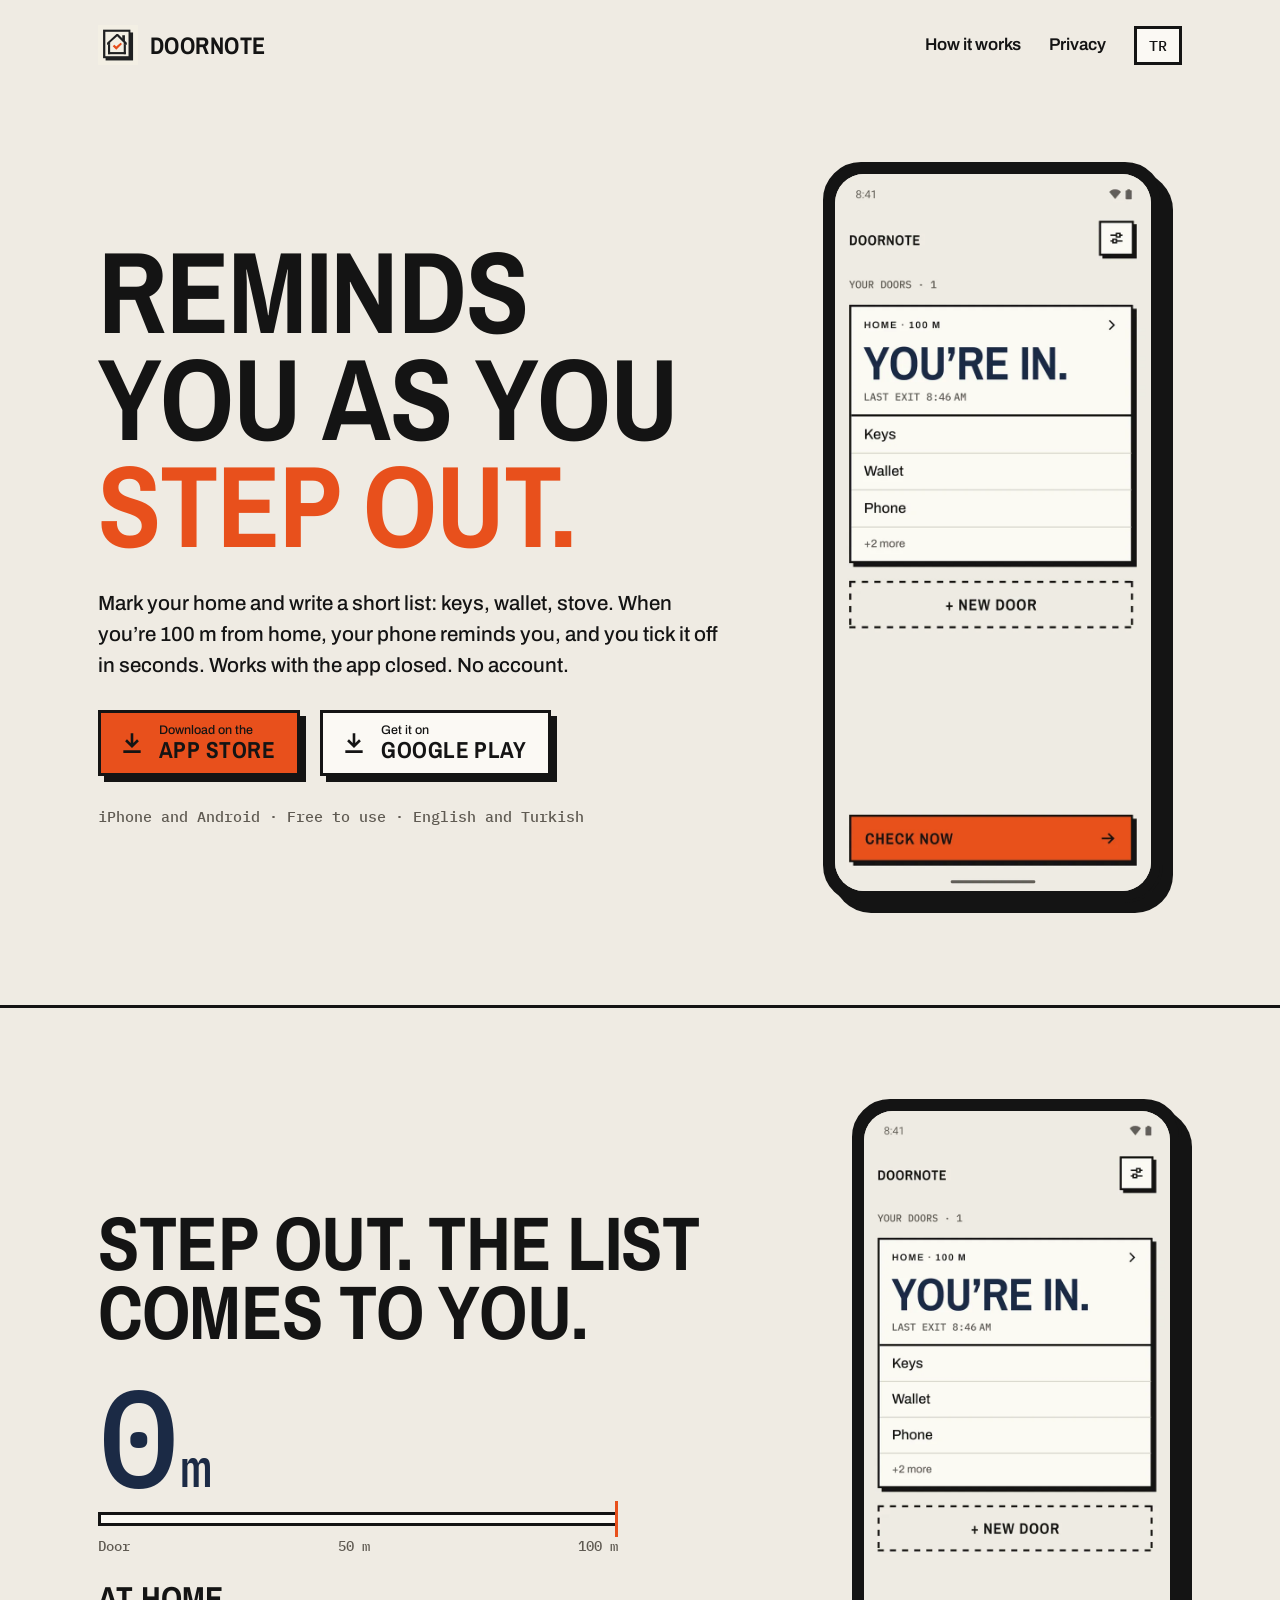
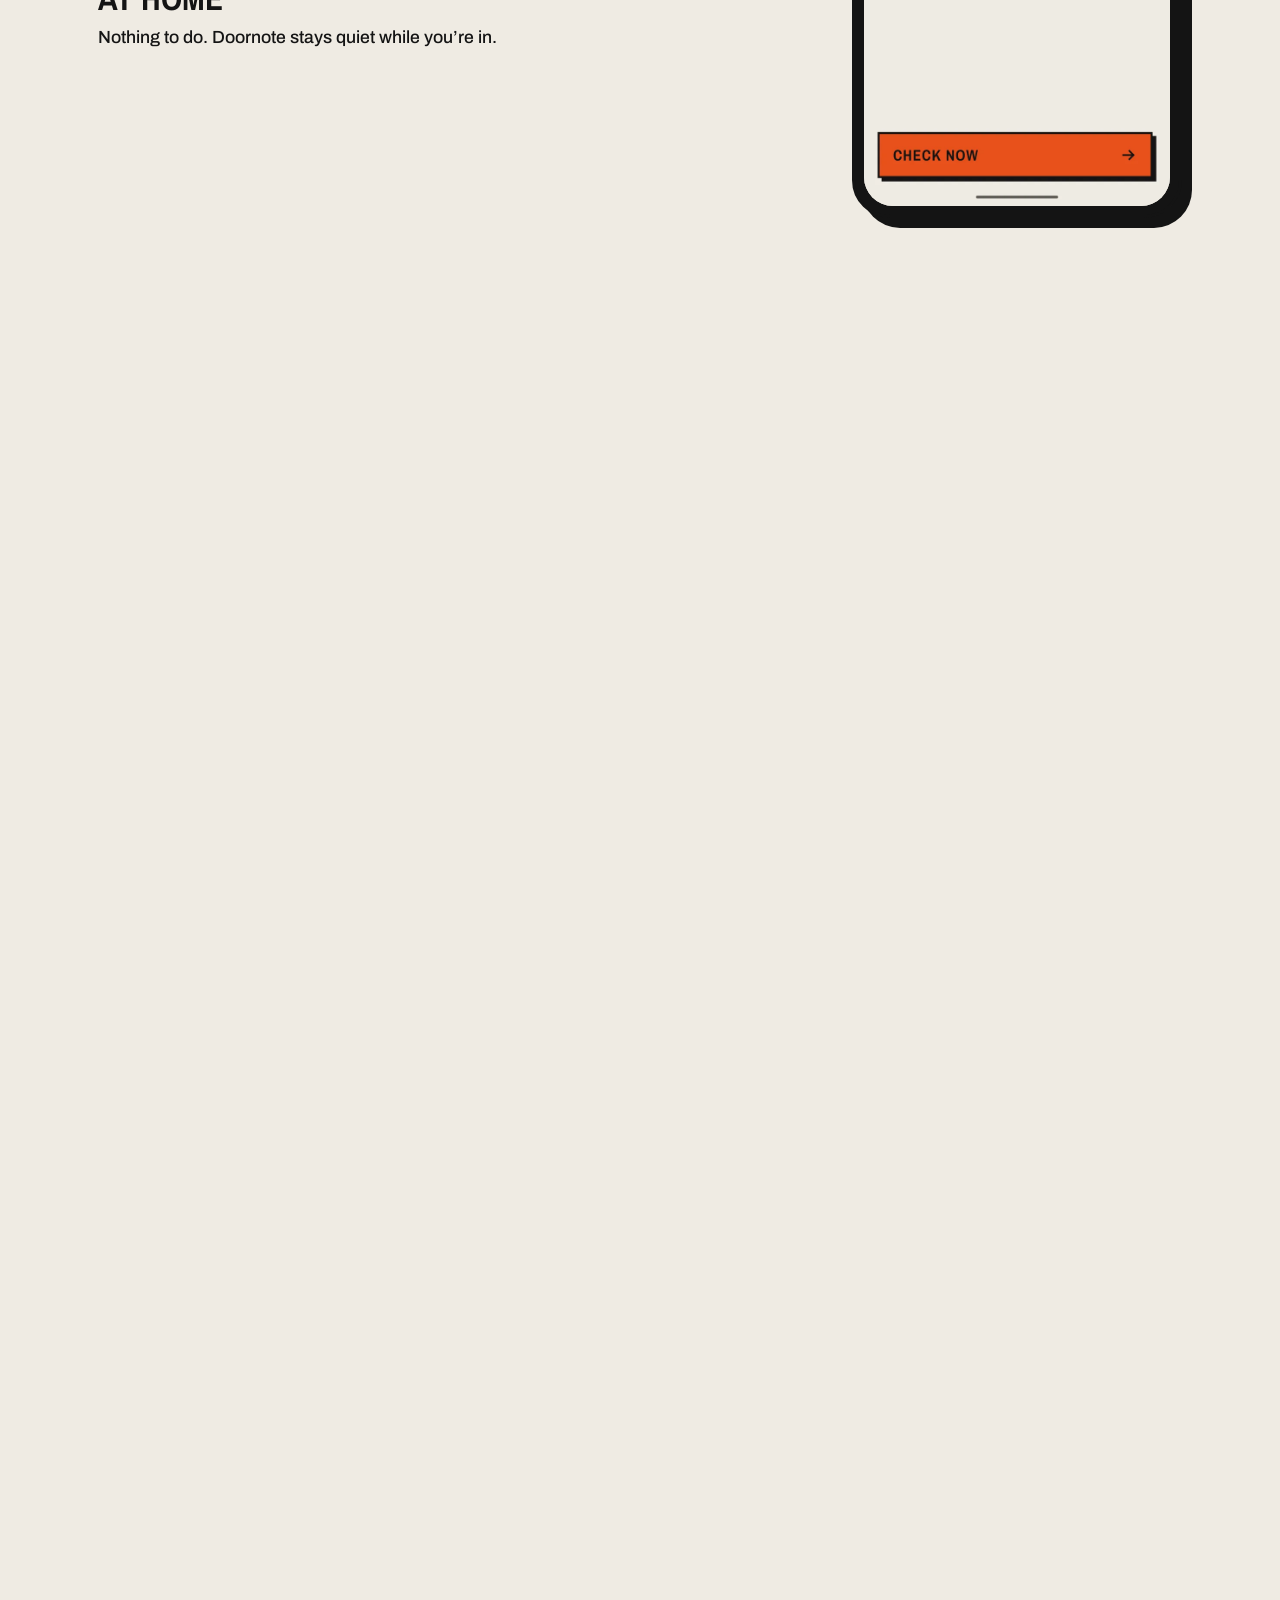
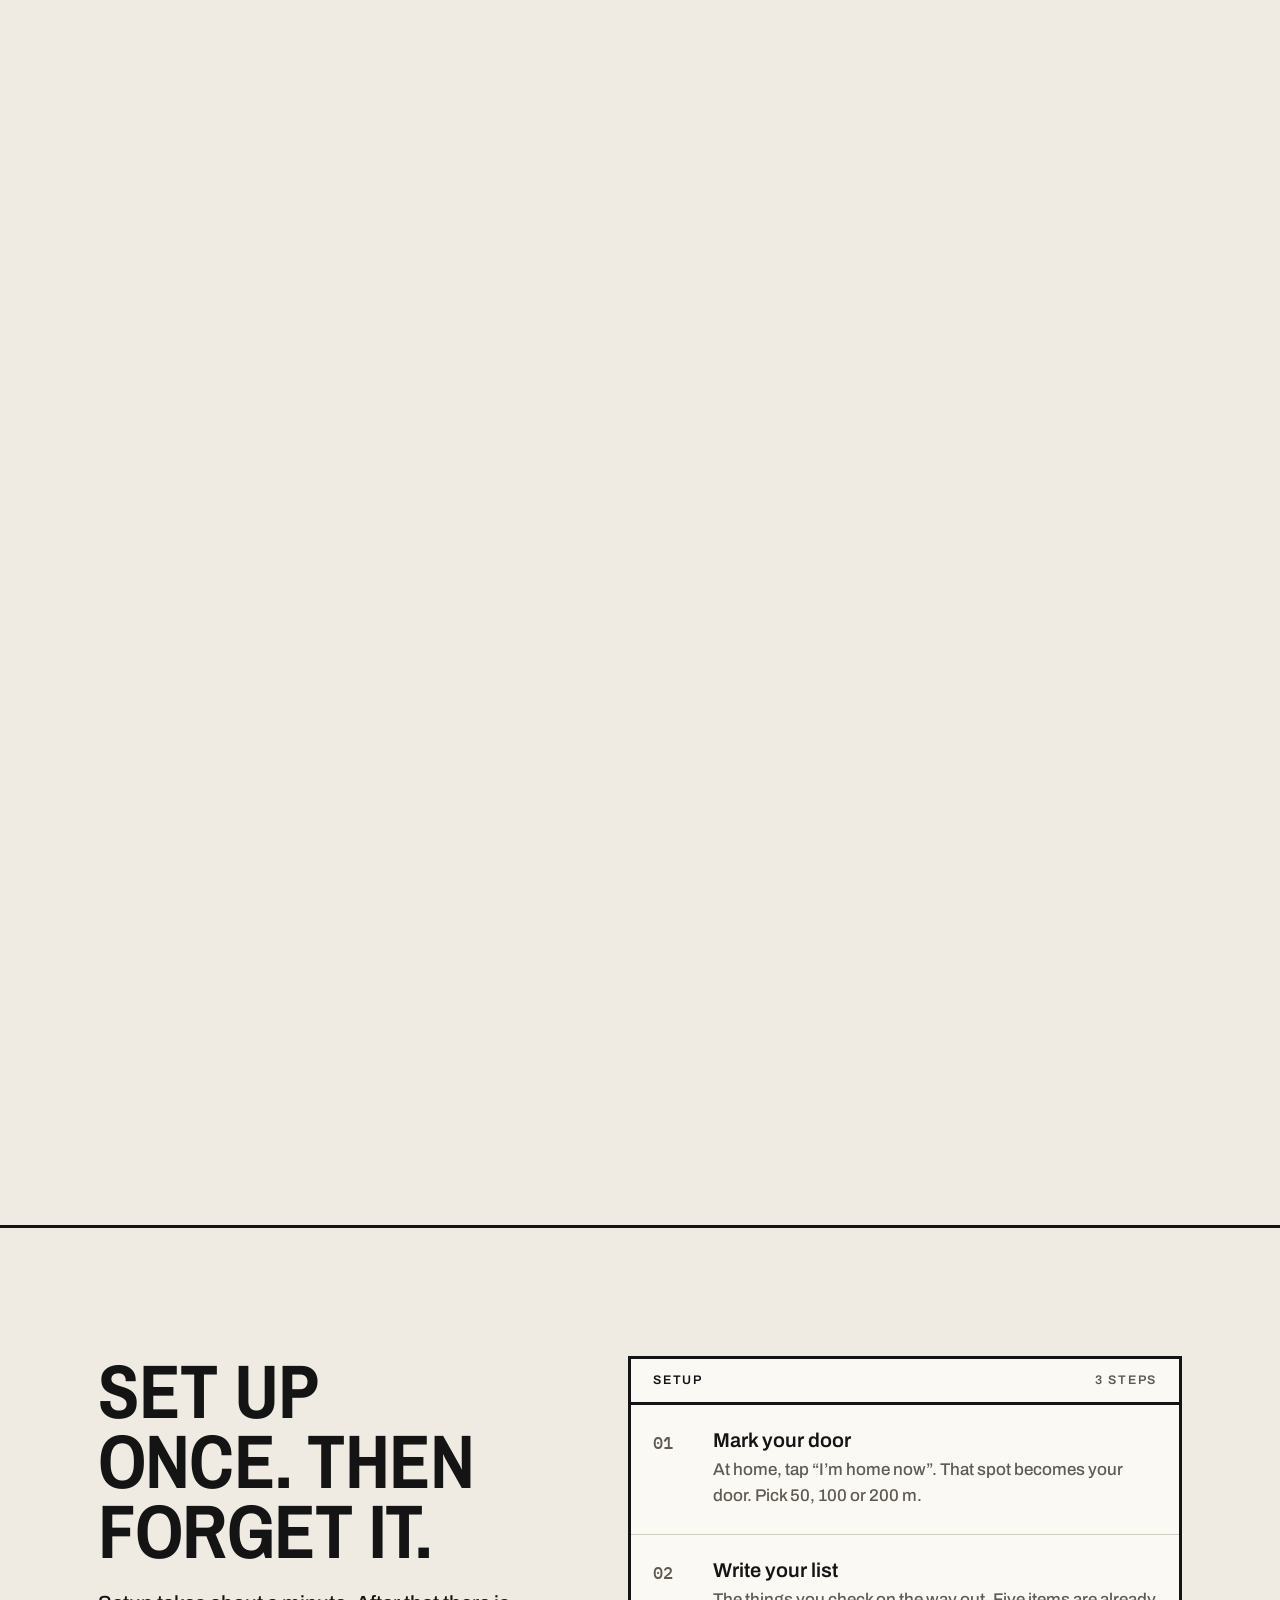
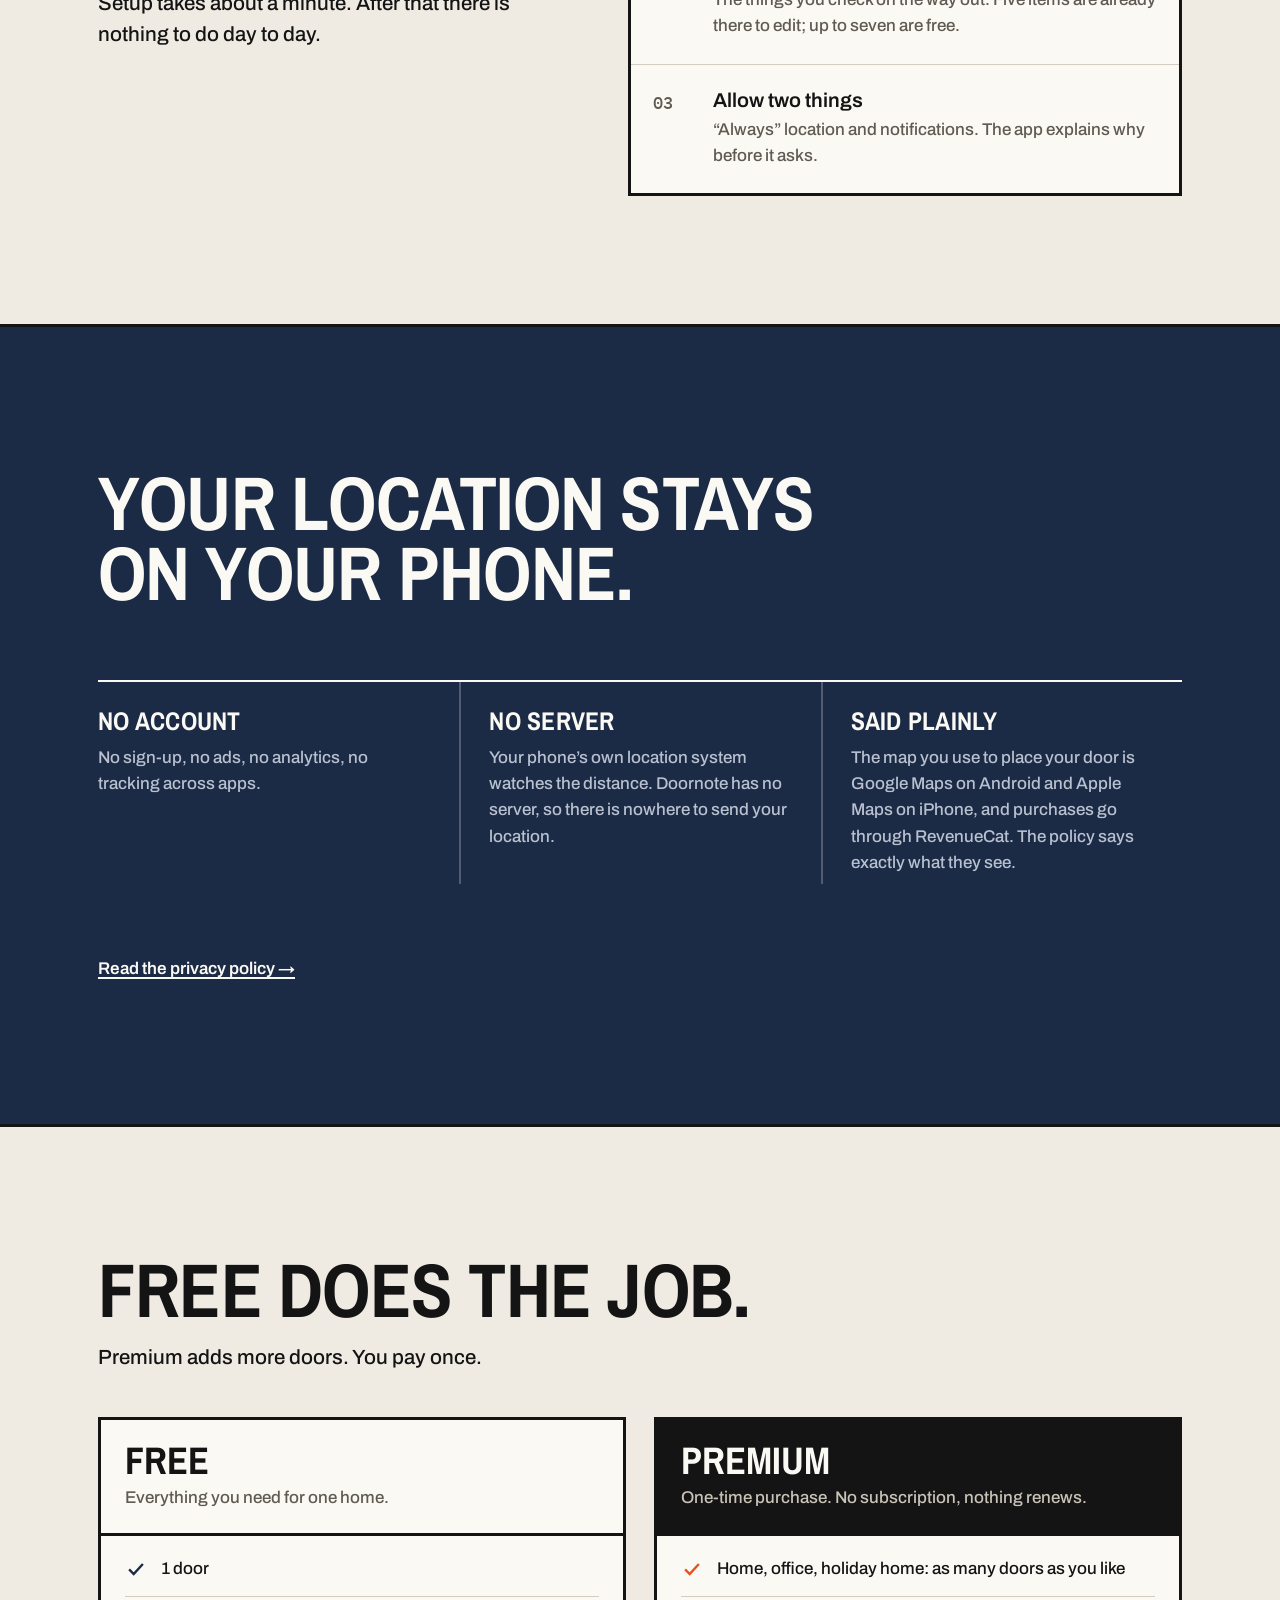
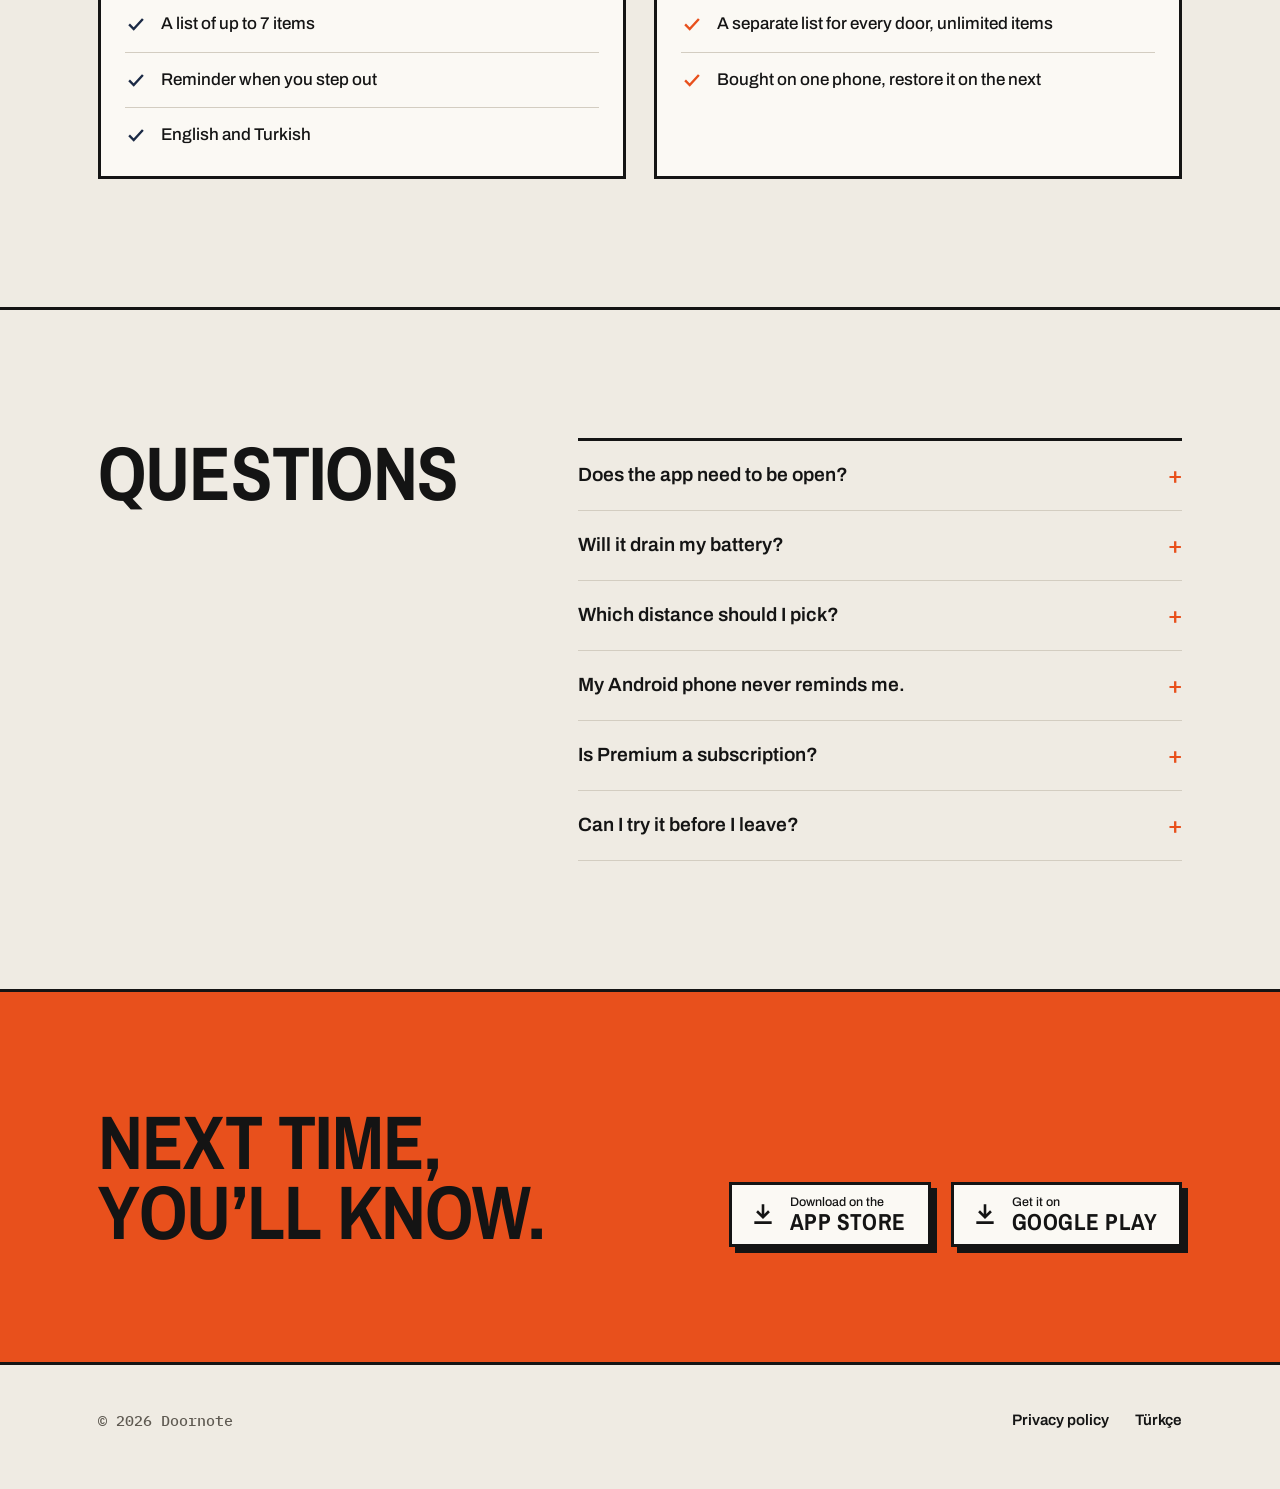
==== index.html @ 6b77297e "Doornote site: landing page and privacy policy (EN, TR) Built from website/ in the app repo with nod" ====
<!doctype html>
<html lang="en">
<head>
<meta charset="utf-8">
<meta name="viewport" content="width=device-width, initial-scale=1">
<title>Doornote: a checklist that reminds you as you step out</title>
<meta name="description" content="Mark your home, write a short list. When you’re 100 m away, your phone reminds you to check it. Works with the app closed. No account, no tracking.">
<meta name="theme-color" content="#efebe3">
<meta property="og:type" content="website">
<meta property="og:title" content="Doornote: a checklist that reminds you as you step out">
<meta property="og:description" content="Mark your home, write a short list. When you’re 100 m away, your phone reminds you to check it. Works with the app closed. No account, no tracking.">
<meta property="og:locale" content="en_US">
<link rel="canonical" href="https://alptugildiz.github.io/doornote-site/">
<link rel="alternate" hreflang="en" href="https://alptugildiz.github.io/doornote-site/">
<link rel="alternate" hreflang="tr" href="https://alptugildiz.github.io/doornote-site/tr/">
<link rel="alternate" hreflang="x-default" href="https://alptugildiz.github.io/doornote-site/">
<meta property="og:url" content="https://alptugildiz.github.io/doornote-site/">
<meta property="og:image" content="https://alptugildiz.github.io/doornote-site/assets/screens/en-home.webp">
<link rel="icon" href="favicon.png">
<link rel="preload" href="assets/fonts/ArchivoNarrow_700Bold.ttf" as="font" type="font/ttf" crossorigin>
<link rel="stylesheet" href="assets/site.css">
</head>
<body>
<script>
(function () {
  try {
    if (localStorage.getItem('doornote-lang')) return;
    var l = (navigator.languages && navigator.languages[0]) || navigator.language || '';
    if (/^tr\b/i.test(l) && !document.referrer.startsWith(location.origin)) location.replace('tr/');
  } catch (e) {}
})();
</script>
<a class="skip" href="#main">Skip to content</a>
<header class="top">
<div class="wrap">
<a class="brand" href="" aria-label="Doornote">
<img src="assets/logo.svg" alt="" width="40" height="40"><span>Doornote</span>
</a>
<nav aria-label="Main">
<a class="hide-sm" href="#how">How it works</a>
<a href="privacy/">Privacy</a>
<a class="lang" href="tr/" hreflang="tr" lang="tr" data-lang="tr" aria-label="Türkçe">TR</a>
</nav>
</div>
</header>
<main id="main">

<section class="hero">
<div class="wrap">
<div class="hero__copy">
<h1>Reminds you as you <em>step out.</em></h1>
<p class="lede">Mark your home and write a short list: keys, wallet, stove. When you’re 100 m from home, your phone reminds you, and you tick it off in seconds. Works with the app closed. No account.</p>
<div class="stores">
<a class="press press--accent" href="https://apps.apple.com/app/doornote/id0000000000" rel="noopener"><svg viewBox="0 0 24 24" fill="none" stroke="currentColor" stroke-width="2.4" aria-hidden="true"><path d="M12 3v12M6.5 9.5 12 15l5.5-5.5M4 20h16"/></svg><span><small>Download on the</small><strong>App Store</strong></span></a>
<a class="press" href="https://play.google.com/store/apps/details?id=com.alpldz.doornote" rel="noopener"><svg viewBox="0 0 24 24" fill="none" stroke="currentColor" stroke-width="2.4" aria-hidden="true"><path d="M12 3v12M6.5 9.5 12 15l5.5-5.5M4 20h16"/></svg><span><small>Get it on</small><strong>Google Play</strong></span></a>
</div>
<p class="hero__note">iPhone and Android · Free to use · English and Turkish</p>
</div>
<div class="hero__phone">
<div class="phone"><div class="phone__screen"><img src="assets/screens/en-home.webp" alt="Doornote home screen: “Home · 100 m”, “You’re in.”, and the list Keys, Wallet, Phone and 2 more." width="720" height="1600" fetchpriority="high"></div></div>
</div>
</div>
</section>

<section class="walk" id="how" data-step="0" aria-labelledby="walk-title">
<div class="walk__stage">
<div class="wrap walk__grid">
<div class="walk__copy">
<h2 id="walk-title">Step out. The list comes to you.</h2>
<div class="meter" aria-hidden="true">
<div class="meter__read" data-read>0<span>m</span></div>
<div class="rail"><div class="rail__fill"></div><div class="rail__door"></div></div>
<div class="rail__ticks"><span>Door</span><span>50 m</span><span>100 m</span></div>
</div>
<ol class="steps" role="list">
<li class="step" data-n="0"><h3>At home</h3><p>Nothing to do. Doornote stays quiet while you’re in.</p></li>
<li class="step" data-n="1"><h3>100 m out</h3><p>Your phone notices you left and the reminder arrives, even with the app closed.</p></li>
<li class="step" data-n="2"><h3>Tick it off</h3><p>Tap the reminder and check each item. Big boxes, one hand.</p></li>
<li class="step" data-n="3"><h3>Done</h3><p>Stamped with the time, so later you know you checked.</p></li>
</ol>
</div>
<div class="phone">
<div class="phone__screen">
<div class="notif" aria-hidden="true">
<span class="notif__icon"><svg viewBox="160 140 160 165" aria-hidden="true"><g fill="#fbf9f4"><polygon points="277,155 297,155 297,206 277,187"/><polygon points="163,226 163,211 234,145 245,145 311,211 311,226 288,226 288,210.5 239,162.5 186.3,210 186,226"/><rect x="170" y="224" width="16" height="73"/><rect x="288" y="224" width="16" height="73"/><rect x="170" y="281" width="134" height="16"/><polygon points="217.5,225.5 232,240 264.5,210.5 275,221 232,264 205.5,237.5"/></g></svg></span>
<span class="notif__app">Doornote · now</span>
<span class="notif__title">You left Home</span>
<span class="notif__body">Keys, Wallet, Phone and 2 more. Tap to check.</span>
</div>
<img data-screen="home" src="assets/screens/en-home.webp" alt="Doornote home screen showing you’re at home." width="720" height="1600" loading="lazy">
<img data-screen="check" src="assets/screens/en-check.webp" alt="The check screen: Keys, Wallet and Phone ticked, 3 of 5." width="720" height="1600" loading="lazy">
<img data-screen="done" src="assets/screens/en-done.webp" alt="The done screen: “Done. All 5 items checked.” with a CHECKED stamp and the time." width="720" height="1600" loading="lazy">
</div>
</div>
</div>
</div>
</section>

<section class="section setup" aria-labelledby="setup-title">
<div class="wrap">
<div class="setup__intro">
<h2 id="setup-title">Set up once. Then forget it.</h2>
<p class="lede">Setup takes about a minute. After that there is nothing to do day to day.</p>
</div>
<div class="card">
<div class="card__band"><span class="label">Setup</span><span class="label muted">3 steps</span></div>
<div class="card__line"><span class="mono">01</span><div><h3>Mark your door</h3><p>At home, tap “I’m home now”. That spot becomes your door. Pick 50, 100 or 200 m.</p></div></div>
<div class="card__line"><span class="mono">02</span><div><h3>Write your list</h3><p>The things you check on the way out. Five items are already there to edit; up to seven are free.</p></div></div>
<div class="card__line"><span class="mono">03</span><div><h3>Allow two things</h3><p>“Always” location and notifications. The app explains why before it asks.</p></div></div>
</div>
</div>
</section>

<section class="promise" aria-labelledby="promise-title">
<div class="wrap">
<h2 id="promise-title">Your location stays on your phone.</h2>
<div class="promise__list">
<div class="promise__item"><h3>No account</h3><p>No sign-up, no ads, no analytics, no tracking across apps.</p></div>
<div class="promise__item"><h3>No server</h3><p>Your phone’s own location system watches the distance. Doornote has no server, so there is nowhere to send your location.</p></div>
<div class="promise__item"><h3>Said plainly</h3><p>The map you use to place your door is Google Maps on Android and Apple Maps on iPhone, and purchases go through RevenueCat. The policy says exactly what they see.</p></div>
</div>
<a class="more" href="privacy/">Read the privacy policy →</a>
</div>
</section>

<section class="section plans" aria-labelledby="plans-title">
<div class="wrap">
<div><h2 id="plans-title">Free does the job.</h2><p class="lede" style="margin-top:18px">Premium adds more doors. You pay once.</p></div>
<div class="plans__grid">
<div class="card plan plan--free">
<div class="plan__head"><span class="plan__name">Free</span><span class="muted">Everything you need for one home.</span></div>
<ul><li><svg viewBox="0 0 24 24" fill="none" stroke="#1b2a45" stroke-width="2.6" aria-hidden="true"><path d="m4.5 12.5 5 5 10-11"/></svg><span>1 door</span></li><li><svg viewBox="0 0 24 24" fill="none" stroke="#1b2a45" stroke-width="2.6" aria-hidden="true"><path d="m4.5 12.5 5 5 10-11"/></svg><span>A list of up to 7 items</span></li><li><svg viewBox="0 0 24 24" fill="none" stroke="#1b2a45" stroke-width="2.6" aria-hidden="true"><path d="m4.5 12.5 5 5 10-11"/></svg><span>Reminder when you step out</span></li><li><svg viewBox="0 0 24 24" fill="none" stroke="#1b2a45" stroke-width="2.6" aria-hidden="true"><path d="m4.5 12.5 5 5 10-11"/></svg><span>English and Turkish</span></li></ul>
</div>
<div class="card plan plan--premium">
<div class="plan__head"><span class="plan__name">Premium</span><span class="muted">One-time purchase. No subscription, nothing renews.</span></div>
<ul><li><svg viewBox="0 0 24 24" fill="none" stroke="#e8501c" stroke-width="2.6" aria-hidden="true"><path d="m4.5 12.5 5 5 10-11"/></svg><span>Home, office, holiday home: as many doors as you like</span></li><li><svg viewBox="0 0 24 24" fill="none" stroke="#e8501c" stroke-width="2.6" aria-hidden="true"><path d="m4.5 12.5 5 5 10-11"/></svg><span>A separate list for every door, unlimited items</span></li><li><svg viewBox="0 0 24 24" fill="none" stroke="#e8501c" stroke-width="2.6" aria-hidden="true"><path d="m4.5 12.5 5 5 10-11"/></svg><span>Bought on one phone, restore it on the next</span></li></ul>
</div>
</div>
</div>
</section>

<section class="section faq" aria-labelledby="faq-title">
<div class="wrap">
<h2 id="faq-title">Questions</h2>
<div>
<details><summary>Does the app need to be open?</summary><p>No. Close it and lock your phone; the reminder still comes. That is why it asks for “Always” location.</p></details>
<details><summary>Will it drain my battery?</summary><p>Not noticeably. The phone itself watches your location, and Doornote only wakes for a few seconds when you leave.</p></details>
<details><summary>Which distance should I pick?</summary><p>100 m works best for most homes. 50 m reminds you sooner, but if your phone’s location drifts it can go off while you’re still inside.</p></details>
<details><summary>My Android phone never reminds me.</summary><p>Some brands put apps to sleep to save battery. Doornote asks once to be left awake and shows the extra setting for phones like Xiaomi and Samsung. Settings › Diagnostics shows what is missing.</p></details>
<details><summary>Is Premium a subscription?</summary><p>No. It is a single purchase. On a new phone, use Restore purchases in Settings.</p></details>
<details><summary>Can I try it before I leave?</summary><p>Yes. Settings › Send a test reminder shows the notification exactly as it will arrive.</p></details>
</div>
</div>
</section>

<section class="get" aria-labelledby="get-title">
<div class="wrap">
<h2 id="get-title">Next time, you’ll know.</h2>
<div class="stores">
<a class="press" href="https://apps.apple.com/app/doornote/id0000000000" rel="noopener"><svg viewBox="0 0 24 24" fill="none" stroke="currentColor" stroke-width="2.4" aria-hidden="true"><path d="M12 3v12M6.5 9.5 12 15l5.5-5.5M4 20h16"/></svg><span><small>Download on the</small><strong>App Store</strong></span></a>
<a class="press" href="https://play.google.com/store/apps/details?id=com.alpldz.doornote" rel="noopener"><svg viewBox="0 0 24 24" fill="none" stroke="currentColor" stroke-width="2.4" aria-hidden="true"><path d="M12 3v12M6.5 9.5 12 15l5.5-5.5M4 20h16"/></svg><span><small>Get it on</small><strong>Google Play</strong></span></a>
</div>
</div>
</section>

</main>
<footer class="foot">
<div class="wrap">
<span class="mono muted">© 2026 Doornote</span>
<nav aria-label="Footer">
<a href="privacy/">Privacy policy</a>

<a href="tr/" lang="tr" data-lang="tr">Türkçe</a>
</nav>
</div>
</footer>
<script src="assets/site.js" defer></script>
</body>
</html>
---- assets/site.css ----
/* Doornote site. Same world as the app: warm paper, ink frames, a hard ink block only under
   things you can press, orange = do / done, navy = state. */

@font-face { font-family: 'Archivo Narrow'; src: url('fonts/ArchivoNarrow_700Bold.ttf') format('truetype'); font-weight: 700; font-display: swap; }
@font-face { font-family: 'Archivo'; src: url('fonts/Archivo_500Medium.ttf') format('truetype'); font-weight: 500; font-display: swap; }
@font-face { font-family: 'Archivo'; src: url('fonts/Archivo_600SemiBold.ttf') format('truetype'); font-weight: 600; font-display: swap; }
@font-face { font-family: 'Plex Mono'; src: url('fonts/IBMPlexMono_500Medium.ttf') format('truetype'); font-weight: 500; font-display: swap; }

:root {
  --ground: #efebe3;
  --card: #fbf9f4;
  --ink: #141414;
  --ink-muted: #5f5a52;
  --rule: #d3cdc1;
  --accent: #e8501c;
  --navy: #1b2a45;
  --on-navy: #fbf9f4;
  --on-navy-muted: #b9c1d0;
  --frame: 3px;
  --block: 6px;
  --gutter: clamp(16px, 4vw, 48px);
  --max: 1180px;
  --display: 'Archivo Narrow', 'Arial Narrow', sans-serif;
  --body: 'Archivo', system-ui, sans-serif;
  --mono: 'Plex Mono', ui-monospace, monospace;
  --ease: cubic-bezier(0.16, 1, 0.3, 1);
  color-scheme: light;
}

*, *::before, *::after { box-sizing: border-box; }
html { -webkit-text-size-adjust: 100%; scroll-padding-top: 24px; }
body {
  margin: 0;
  background: var(--ground);
  color: var(--ink);
  font: 500 1.0625rem/1.55 var(--body);
  font-feature-settings: 'kern';
  -webkit-font-smoothing: antialiased;
  overflow-x: clip;
}
img { display: block; max-width: 100%; height: auto; }
a { color: inherit; text-underline-offset: 0.18em; text-decoration-thickness: 2px; }
::selection { background: var(--accent); color: var(--ink); }
:focus-visible { outline: 3px solid var(--accent); outline-offset: 3px; }
html { scrollbar-color: var(--ink) var(--ground); }

.wrap { width: 100%; max-width: var(--max); margin: 0 auto; padding: 0 var(--gutter); }
.skip { position: absolute; left: -9999px; }
.skip:focus { left: 16px; top: 16px; z-index: 10; background: var(--card); border: var(--frame) solid var(--ink); padding: 8px 12px; }

/* Type ----------------------------------------------------------------------------------- */
.display, h1, h2 {
  font-family: var(--display);
  font-weight: 700;
  text-transform: uppercase;
  letter-spacing: -0.01em;
  line-height: 0.92;
  margin: 0;
  text-wrap: balance;
}
h1 { font-size: clamp(3.4rem, 9.5vw, 7.25rem); }
h2 { font-size: clamp(2.5rem, 6vw, 4.75rem); }
h3 { font: 600 1.25rem/1.3 var(--body); margin: 0; }
p { margin: 0; }
.lede { font-size: clamp(1.125rem, 1.6vw, 1.3rem); line-height: 1.5; max-width: 34em; }
.mono { font-family: var(--mono); }
.label {
  font: 600 0.78rem/1.2 var(--body);
  letter-spacing: 0.14em;
  text-transform: uppercase;
}
.muted { color: var(--ink-muted); }

/* Header --------------------------------------------------------------------------------- */
.top { padding: 22px 0; }
.top .wrap { display: flex; align-items: center; justify-content: space-between; gap: 16px; }
.brand { display: flex; align-items: center; gap: 12px; text-decoration: none; }
.brand img { width: 40px; height: 40px; }
.brand span { font: 700 1.5rem/1 var(--display); letter-spacing: 0.02em; text-transform: uppercase; }
.top nav { display: flex; align-items: center; gap: clamp(12px, 3vw, 28px); font-weight: 600; }
.top nav a { text-decoration: none; padding: 10px 0; }
.top nav a:hover { text-decoration: underline; }
.lang {
  font: 500 0.95rem/1 var(--mono);
  border: var(--frame) solid var(--ink);
  background: var(--card);
  padding: 9px 12px !important;
  text-decoration: none !important;
}
.lang:hover { background: var(--ink); color: var(--card); }

/* Pressables: the ink block underneath says "press me" ------------------------------------ */
.press {
  position: relative;
  display: inline-flex;
  align-items: center;
  gap: 14px;
  min-height: 64px;
  padding: 10px 22px 10px 18px;
  border: var(--frame) solid var(--ink);
  background: var(--card);
  color: var(--ink);
  text-decoration: none;
  box-shadow: var(--block) var(--block) 0 var(--ink);
  transition: transform 0.12s var(--ease), box-shadow 0.12s var(--ease), background-color 0.2s;
}
.press:hover { background: #fff; }
.press:active { transform: translate(var(--block), var(--block)); box-shadow: 0 0 0 var(--ink); }
.press--accent { background: var(--accent); }
.press--accent:hover { background: #f05d2a; }
.press svg { width: 26px; height: 26px; flex: none; }
.press small { display: block; font: 500 0.78rem/1.2 var(--body); }
.press strong { display: block; font: 700 1.45rem/1.05 var(--display); text-transform: uppercase; letter-spacing: 0.02em; }

.stores { display: flex; flex-wrap: wrap; gap: 18px 20px; }

/* Phone ---------------------------------------------------------------------------------- */
.phone {
  position: relative;
  width: min(100%, 340px);
  aspect-ratio: 9 / 19.6;
  border: var(--frame) solid var(--ink);
  border-radius: 38px;
  background: var(--ink);
  padding: 9px;
  box-shadow: 10px 10px 0 var(--ink);
}
.phone__screen {
  position: relative;
  height: 100%;
  border-radius: 29px;
  overflow: hidden;
  background: var(--ground);
}
.phone__screen img {
  position: absolute;
  inset: 0;
  width: 100%;
  height: 100%;
  object-fit: cover;
  object-position: top;
}

/* Hero ----------------------------------------------------------------------------------- */
.hero { padding: clamp(28px, 6vw, 72px) 0 clamp(56px, 8vw, 104px); }
.hero .wrap { display: grid; grid-template-columns: minmax(0, 1.25fr) minmax(0, 0.75fr); gap: clamp(32px, 6vw, 88px); align-items: center; }
.hero__copy { display: grid; gap: 30px; }
.hero__note { font: 500 0.95rem/1.4 var(--mono); color: var(--ink-muted); }
.hero__phone { width: 100%; display: flex; justify-content: center; }
.hero h1 em { font-style: normal; color: var(--accent); }

/* Walk (scroll story) -------------------------------------------------------------------- */
.walk { position: relative; height: 380vh; border-top: var(--frame) solid var(--ink); }
.walk__stage {
  position: sticky;
  top: 0;
  height: 100vh;
  height: 100svh;
  display: grid;
  align-items: center;
  overflow: hidden;
}
.walk__grid {
  display: grid;
  grid-template-columns: minmax(0, 1fr) auto;
  gap: clamp(28px, 6vw, 96px);
  align-items: center;
}
.walk__copy { display: grid; gap: 28px; align-content: center; }
.meter { display: grid; gap: 14px; max-width: 520px; }
.meter__read { font: 500 clamp(4rem, 11vw, 8.5rem)/0.9 var(--mono); letter-spacing: -0.04em; font-variant-numeric: tabular-nums; color: var(--navy); }
.meter__read span { font-size: 0.4em; letter-spacing: 0; margin-left: 0.1em; }
.rail { position: relative; height: 14px; border: var(--frame) solid var(--ink); background: var(--card); }
.rail__fill { position: absolute; inset: 0 auto 0 0; width: 0%; background: var(--navy); }
.rail__door { position: absolute; right: -3px; top: -14px; bottom: -14px; width: 3px; background: var(--accent); }
.rail__ticks { display: flex; justify-content: space-between; font: 500 0.85rem/1 var(--mono); color: var(--ink-muted); }
.steps { position: relative; min-height: 7.5em; max-width: 30em; list-style: none; margin: 0; padding: 0; }
.step {
  position: absolute;
  inset: 0 auto auto 0;
  opacity: 0;
  transform: translateY(14px);
  transition: opacity 0.45s var(--ease), transform 0.45s var(--ease);
}
.step h3 { font: 700 clamp(1.6rem, 2.6vw, 2.1rem)/1.05 var(--display); text-transform: uppercase; margin-bottom: 8px; }
.step p { font-size: 1.1rem; }
.walk[data-step='0'] .step[data-n='0'],
.walk[data-step='1'] .step[data-n='1'],
.walk[data-step='2'] .step[data-n='2'],
.walk[data-step='3'] .step[data-n='3'] { opacity: 1; transform: none; }

.walk .phone { width: min(78vw, 330px); }
.walk .phone__screen img { opacity: 0; transition: opacity 0.4s var(--ease); }
.walk[data-step='0'] [data-screen='home'],
.walk[data-step='1'] [data-screen='home'],
.walk[data-step='2'] [data-screen='check'],
.walk[data-step='3'] [data-screen='done'] { opacity: 1; }

.notif {
  position: absolute;
  left: 10px;
  right: 10px;
  top: 34px;
  z-index: 2;
  display: grid;
  grid-template-columns: 34px 1fr;
  gap: 4px 10px;
  padding: 12px 14px 14px;
  background: #e9e7ee;
  border-radius: 22px;
  font-family: Roboto, system-ui, sans-serif;
  color: #1b1b1f;
  box-shadow: 0 10px 30px rgb(20 20 20 / 0.28);
  transform: translateY(-140%);
  opacity: 0;
  transition: transform 0.6s var(--ease), opacity 0.3s;
}
.walk[data-step='1'] .notif { transform: none; opacity: 1; }
.notif__icon { grid-row: span 3; width: 34px; height: 34px; border-radius: 50%; background: var(--accent); display: grid; place-items: center; }
.notif__icon svg { width: 20px; height: 20px; }
.notif__app { font-size: 0.75rem; color: #5b5a63; }
.notif__title { font-size: 0.98rem; font-weight: 600; line-height: 1.2; }
.notif__body { font-size: 0.86rem; line-height: 1.3; color: #46454d; }

/* Setup ---------------------------------------------------------------------------------- */
.section { padding: clamp(72px, 10vw, 136px) 0; border-top: var(--frame) solid var(--ink); }
.setup .wrap { display: grid; grid-template-columns: minmax(0, 0.9fr) minmax(0, 1.1fr); gap: clamp(32px, 6vw, 88px); align-items: start; }
.setup__intro { display: grid; gap: 22px; position: sticky; top: 40px; }
.card { border: var(--frame) solid var(--ink); background: var(--card); }
.card__band { padding: 14px 22px; border-bottom: var(--frame) solid var(--ink); display: flex; justify-content: space-between; gap: 12px; }
.card__line { display: grid; grid-template-columns: 3.2em 1fr; gap: 6px; padding: 22px 22px 24px; border-bottom: 1px solid var(--rule); }
.card__line:last-child { border-bottom: 0; }
.card__line .mono { color: var(--ink-muted); padding-top: 3px; }
.card__line h3 { margin-bottom: 4px; }
.card__line p { color: var(--ink-muted); }

/* Promise (navy drench) ------------------------------------------------------------------ */
.promise { background: var(--navy); color: var(--on-navy); border-top: var(--frame) solid var(--ink); padding: clamp(80px, 11vw, 150px) 0; }
.promise .wrap { display: grid; gap: clamp(40px, 6vw, 72px); }
.promise h2 { max-width: 11em; }
.promise__list { display: grid; grid-template-columns: repeat(3, minmax(0, 1fr)); border-top: 2px solid var(--on-navy); }
.promise__item { padding: 26px 28px 8px 0; display: grid; gap: 10px; align-content: start; }
.promise__item + .promise__item { padding-left: 28px; border-left: 2px solid rgb(251 249 244 / 0.25); }
.promise__item h3 { font: 700 1.6rem/1.05 var(--display); text-transform: uppercase; letter-spacing: 0.01em; }
.promise__item p { color: var(--on-navy-muted); }
.promise a.more { justify-self: start; font-weight: 600; color: var(--on-navy); }
.promise a.more:hover { color: #fff; }

/* Plans ---------------------------------------------------------------------------------- */
.plans .wrap { display: grid; gap: 44px; }
.plans__grid { display: grid; grid-template-columns: repeat(2, minmax(0, 1fr)); gap: 28px; align-items: stretch; }
.plan { display: grid; grid-template-rows: auto 1fr; }
.plan__head { padding: 22px 24px; border-bottom: var(--frame) solid var(--ink); display: grid; gap: 6px; }
.plan__name { font: 700 2.4rem/0.95 var(--display); text-transform: uppercase; }
.plan--premium .plan__head { background: var(--ink); color: var(--card); }
.plan--premium .plan__head .muted { color: #c9c3b8; }
.plan ul { list-style: none; margin: 0; padding: 6px 24px 14px; }
.plan li { display: grid; grid-template-columns: 26px 1fr; gap: 10px; padding: 14px 0; border-bottom: 1px solid var(--rule); }
.plan li:last-child { border-bottom: 0; }
.plan li svg { width: 22px; height: 22px; margin-top: 2px; }

/* FAQ ------------------------------------------------------------------------------------ */
.faq .wrap { display: grid; grid-template-columns: minmax(0, 0.8fr) minmax(0, 1.2fr); gap: clamp(32px, 6vw, 88px); align-items: start; }
.faq details { border-bottom: 1px solid var(--rule); }
.faq details:first-child { border-top: var(--frame) solid var(--ink); }
.faq summary {
  list-style: none;
  cursor: pointer;
  display: flex;
  justify-content: space-between;
  gap: 18px;
  padding: 22px 0;
  font: 600 1.2rem/1.3 var(--body);
}
.faq summary::-webkit-details-marker { display: none; }
.faq summary::after { content: '+'; font: 500 1.5rem/1 var(--mono); color: var(--accent); transition: transform 0.25s var(--ease); }
.faq details[open] summary::after { transform: rotate(45deg); }
.faq details p { padding: 0 0 24px; max-width: 38em; color: var(--ink-muted); }

/* Download band -------------------------------------------------------------------------- */
.get { background: var(--accent); border-top: var(--frame) solid var(--ink); padding: clamp(64px, 9vw, 120px) 0; }
.get .wrap { display: grid; grid-template-columns: minmax(0, 1fr) auto; gap: 40px; align-items: end; }
.get .press { background: var(--card); }

/* Footer --------------------------------------------------------------------------------- */
.foot { border-top: var(--frame) solid var(--ink); padding: 36px 0 48px; font-size: 0.95rem; }
.foot .wrap { display: flex; flex-wrap: wrap; justify-content: space-between; gap: 18px 32px; align-items: center; }
.foot nav { display: flex; flex-wrap: wrap; gap: 8px 26px; }
.foot a { font-weight: 600; text-decoration: none; padding: 8px 0; }
.foot a:hover { text-decoration: underline; }

/* Policy (Read mode) --------------------------------------------------------------------- */
.doc { padding: clamp(28px, 6vw, 64px) 0 clamp(72px, 10vw, 120px); }
.doc .wrap { display: grid; grid-template-columns: minmax(0, 15rem) minmax(0, 44rem); gap: clamp(28px, 6vw, 80px); align-items: start; }
.doc h1 { font-size: clamp(3rem, 8vw, 5.5rem); }
.doc__head { display: grid; gap: 18px; margin-bottom: 40px; }
.doc__toc { position: sticky; top: 32px; display: grid; gap: 2px; font-size: 0.95rem; }
.doc__toc a { text-decoration: none; padding: 6px 0; color: var(--ink-muted); }
.doc__toc a:hover { color: var(--ink); text-decoration: underline; }
.doc article { min-width: 0; }
.doc article h2 { font-size: clamp(1.9rem, 3.4vw, 2.6rem); margin: 56px 0 16px; padding-top: 18px; border-top: var(--frame) solid var(--ink); }
.doc article p, .doc article li { max-width: 68ch; }
.doc article p + p, .doc article ul + p { margin-top: 14px; }
.doc article ul { padding-left: 1.2em; margin: 14px 0 0; }
.doc article li + li { margin-top: 8px; }
.doc article li::marker { color: var(--accent); }
.doc .summary { background: var(--card); border: var(--frame) solid var(--ink); padding: 22px 26px; }
.doc .summary ul { margin-top: 10px; }
.doc dl { display: grid; grid-template-columns: max-content 1fr; gap: 10px 22px; margin: 16px 0 0; }
.doc dt { font-weight: 600; }
.doc dd { margin: 0; color: var(--ink-muted); }

/* Responsive ----------------------------------------------------------------------------- */
@media (max-width: 900px) {
  .hero .wrap, .setup .wrap, .faq .wrap, .doc .wrap { grid-template-columns: 1fr; }
  .hero__phone { justify-content: flex-start; }
  .setup__intro { position: static; }
  .promise__list { grid-template-columns: 1fr; border-top: 0; }
  .promise__item, .promise__item + .promise__item { padding: 22px 0; border-left: 0; border-top: 2px solid rgb(251 249 244 / 0.25); }
  .promise__item:first-child { border-top-color: var(--on-navy); }
  .plans__grid { grid-template-columns: 1fr; }
  .get .wrap { grid-template-columns: 1fr; align-items: start; }
  .doc__toc { display: none; }
}
@media (max-width: 760px) {
  .walk { height: 360vh; }
  .walk__grid { grid-template-columns: 1fr; gap: 16px; justify-items: center; }
  .walk__copy { order: 2; width: 100%; gap: 14px; }
  .walk .phone { width: auto; height: min(56svh, 500px); border-radius: 30px; padding: 7px; box-shadow: 7px 7px 0 var(--ink); }
  .walk .phone__screen { border-radius: 23px; }
  .walk h2 { display: none; }
  .meter { grid-template-columns: auto 1fr; align-items: center; gap: 8px 16px; max-width: none; }
  .meter__read { font-size: 3rem; grid-row: span 2; }
  .steps { min-height: 6.4em; }
  .step h3 { font-size: 1.35rem; margin-bottom: 4px; }
  .step p { font-size: 1rem; }
  .notif { left: 6px; right: 6px; top: 24px; padding: 9px 10px 10px; grid-template-columns: 26px 1fr; border-radius: 16px; }
  .notif__icon { width: 26px; height: 26px; }
  .notif__icon svg { width: 15px; height: 15px; }
  .notif__title { font-size: 0.82rem; }
  .notif__body { font-size: 0.72rem; display: -webkit-box; -webkit-line-clamp: 2; -webkit-box-orient: vertical; overflow: hidden; }
  .notif__app { font-size: 0.66rem; }
}
@media (max-width: 520px) {
  .top nav .hide-sm { display: none; }
  .press { width: 100%; }
  .hero .phone { width: 78vw; }
  .doc dl { grid-template-columns: 1fr; gap: 2px; }
  .doc dd { margin-bottom: 10px; }
}

/* No scroll story without motion: show the whole walk as a still sequence. */
@media (prefers-reduced-motion: reduce) {
  *, *::before, *::after { transition: none !important; }
  .walk { height: auto; }
  .walk__stage { position: static; height: auto; padding: 72px 0; }
}
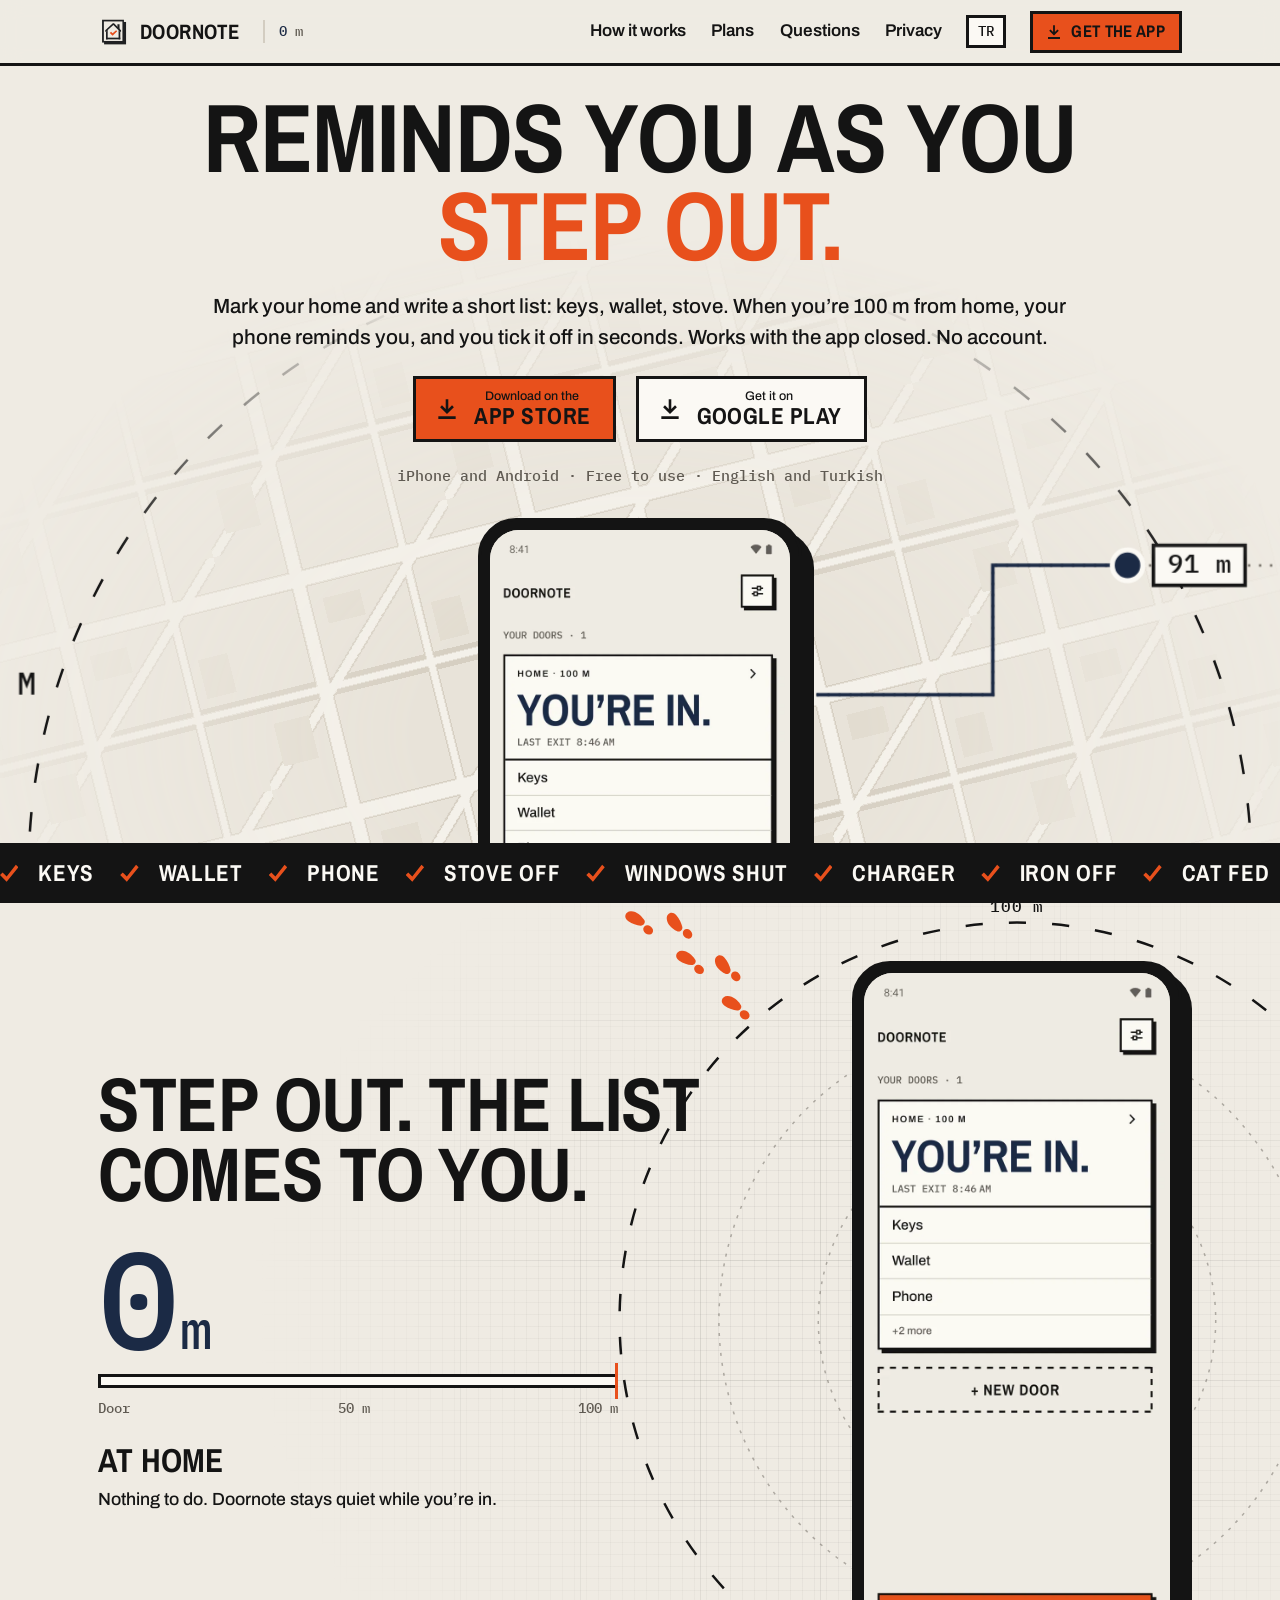
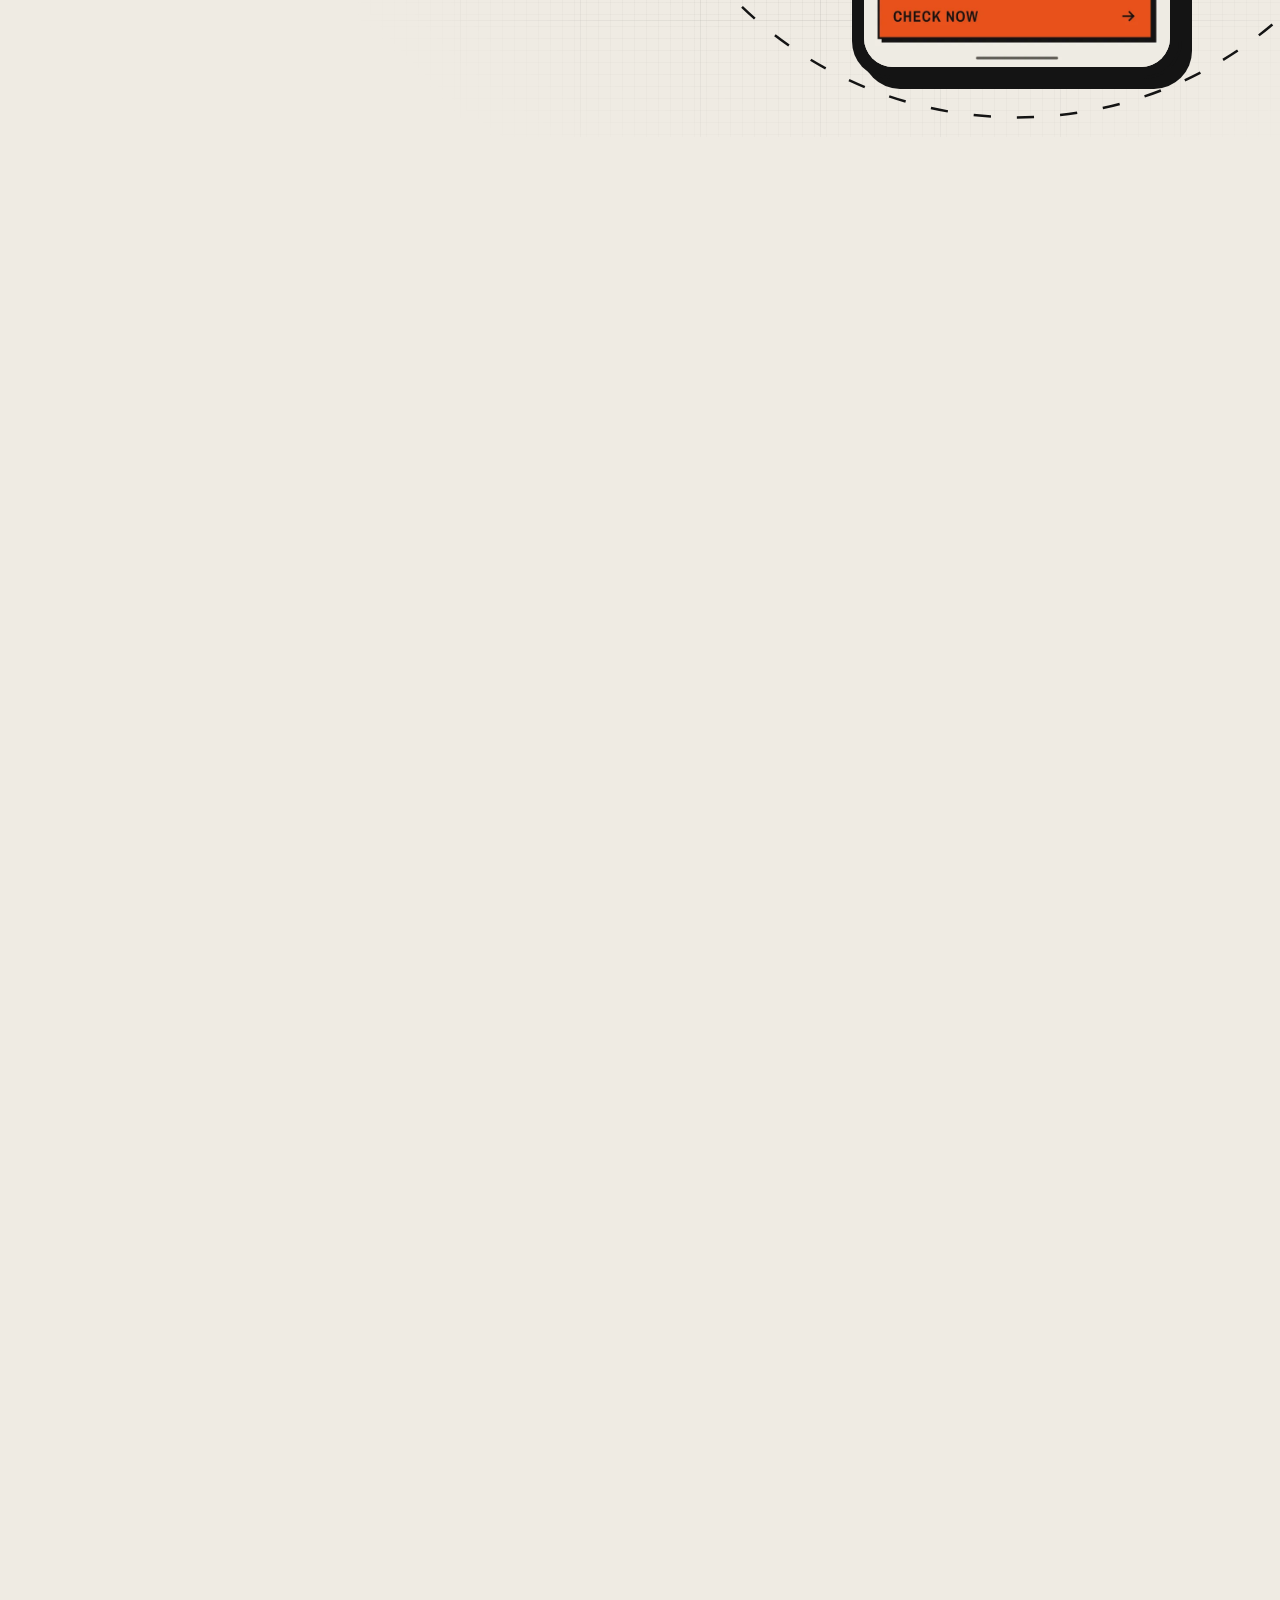
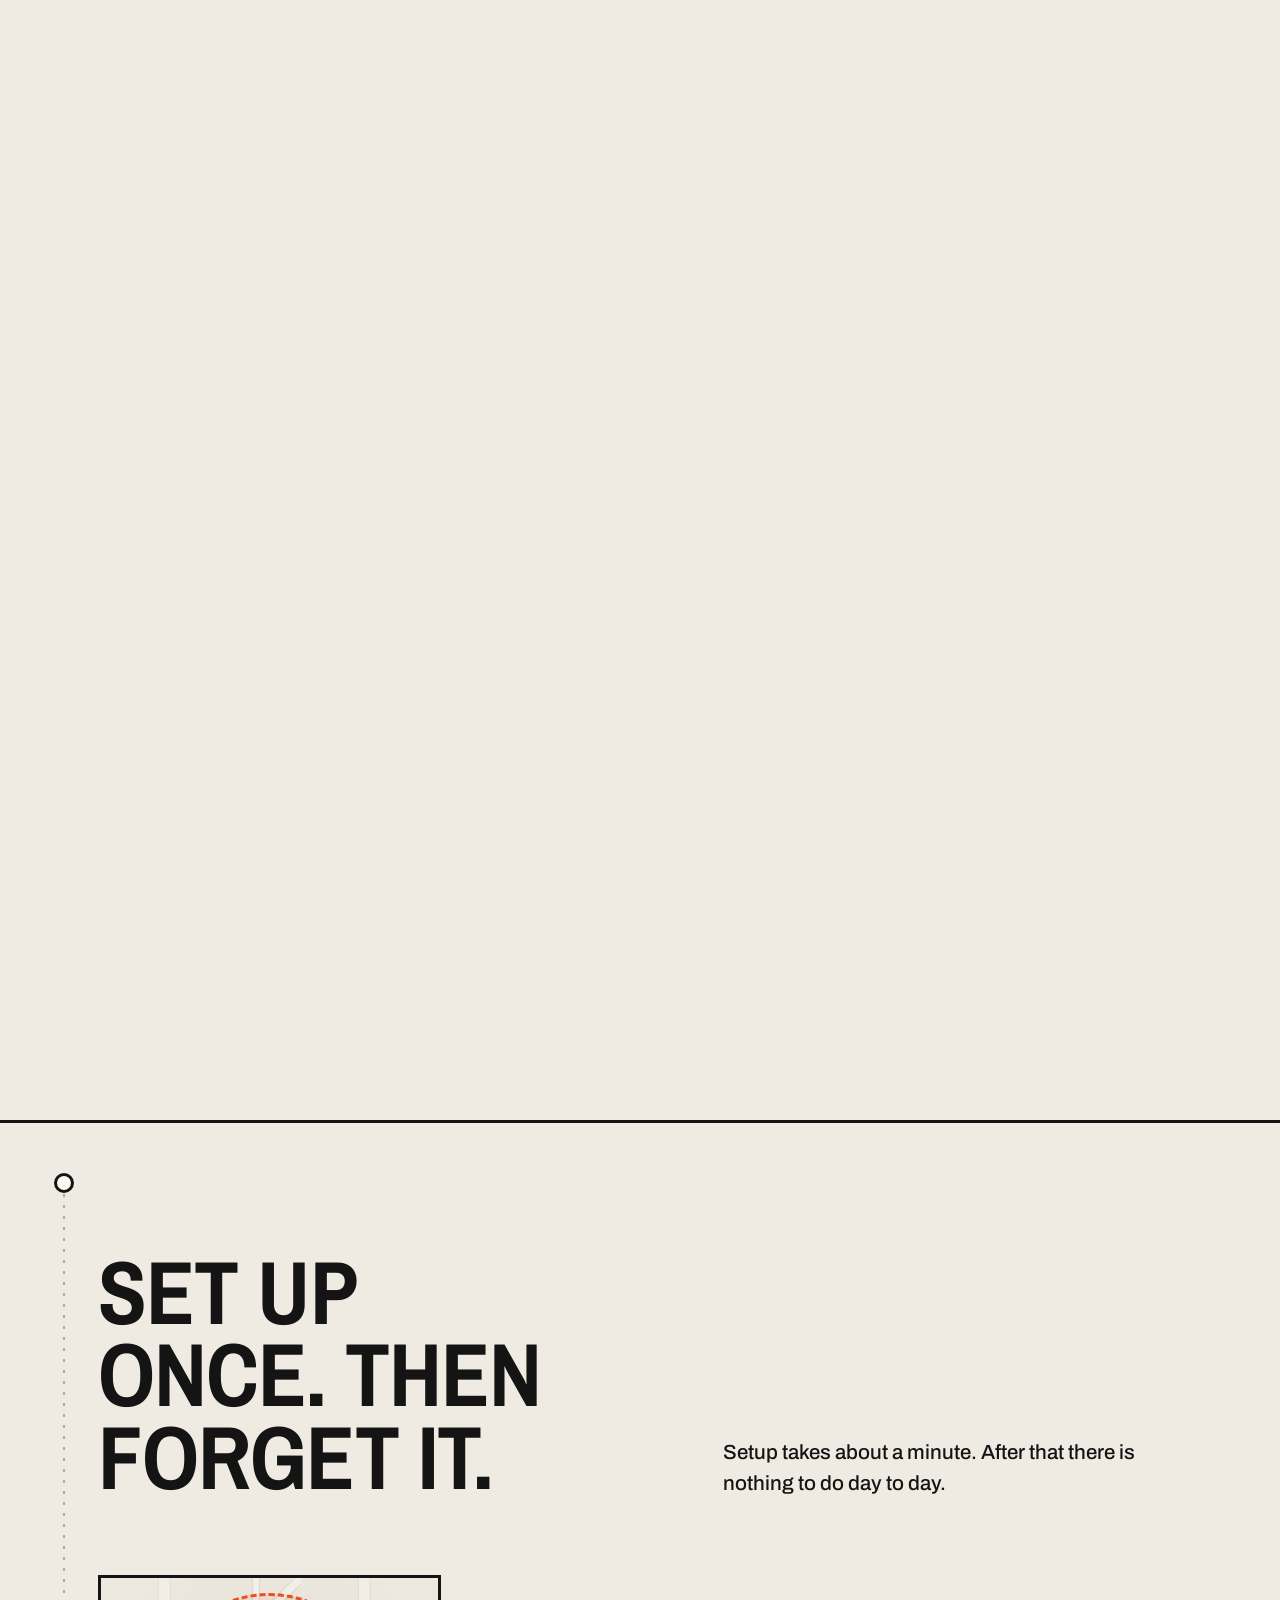
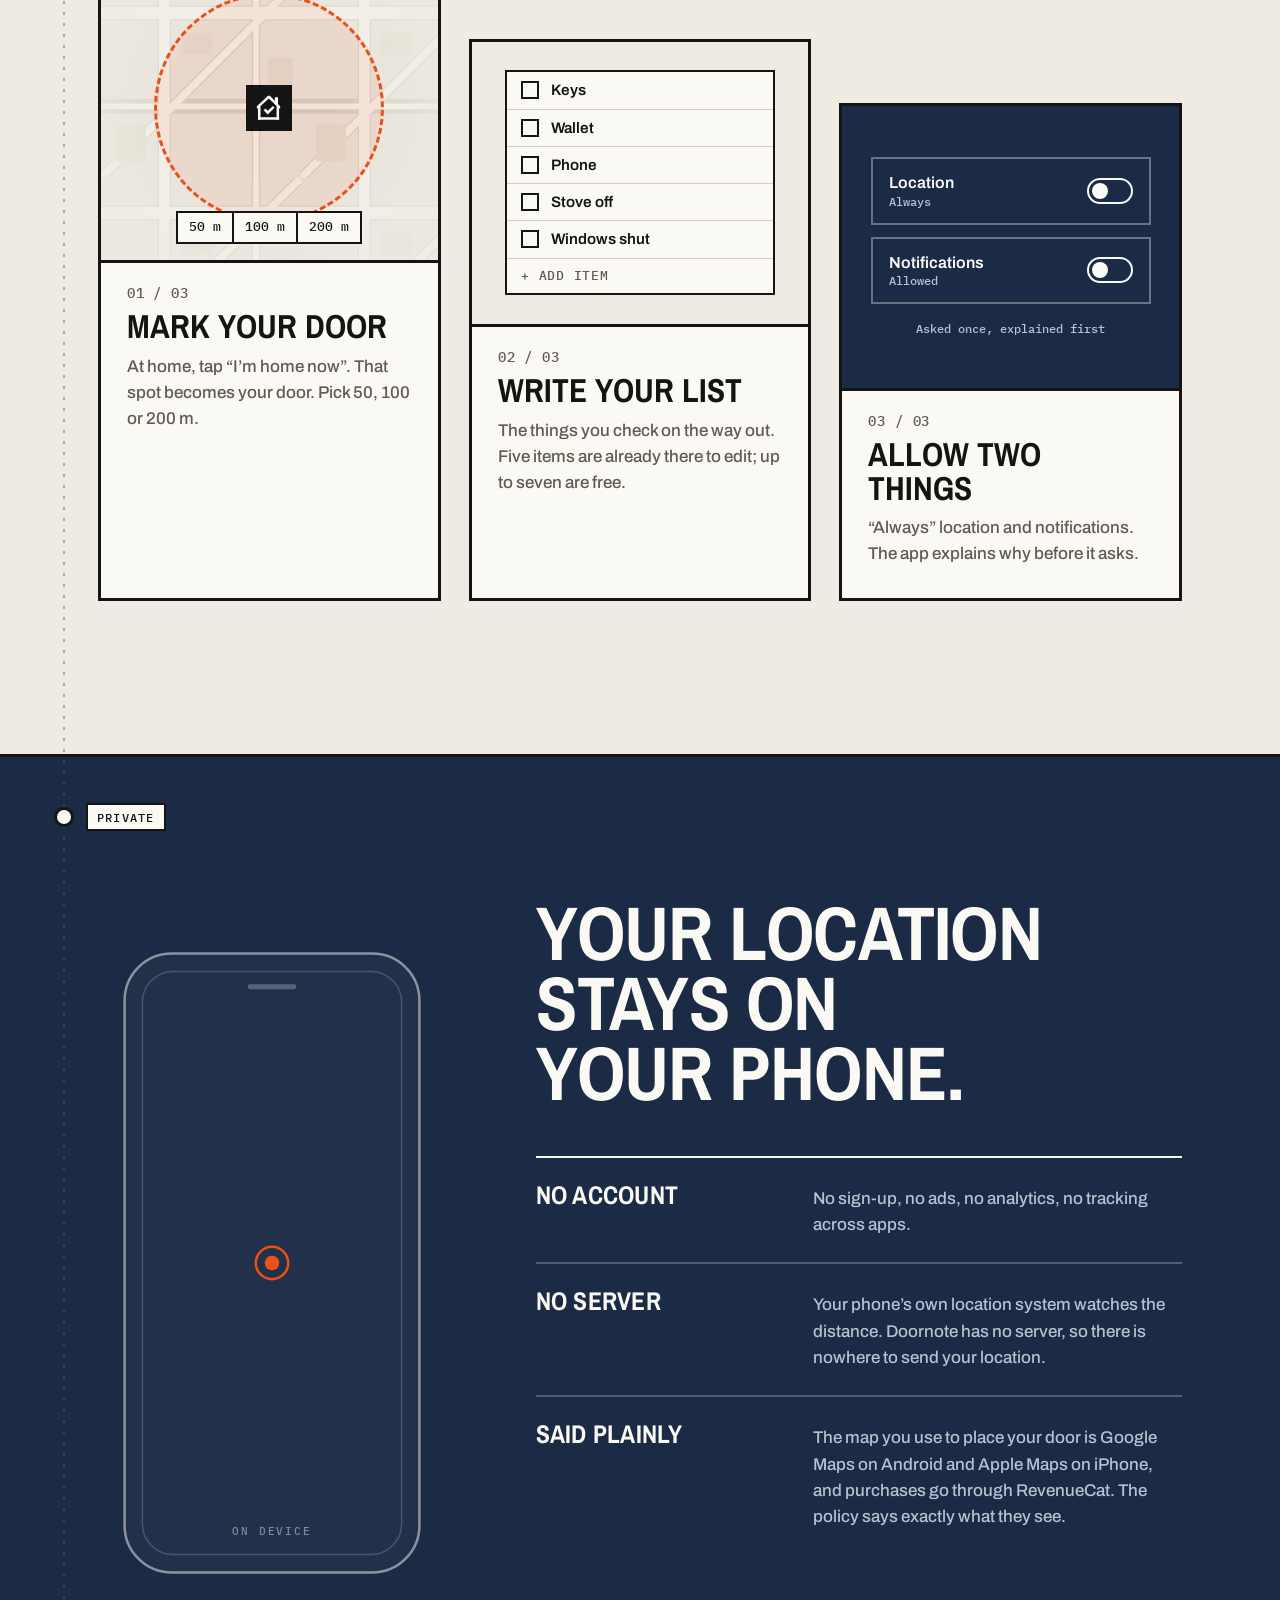
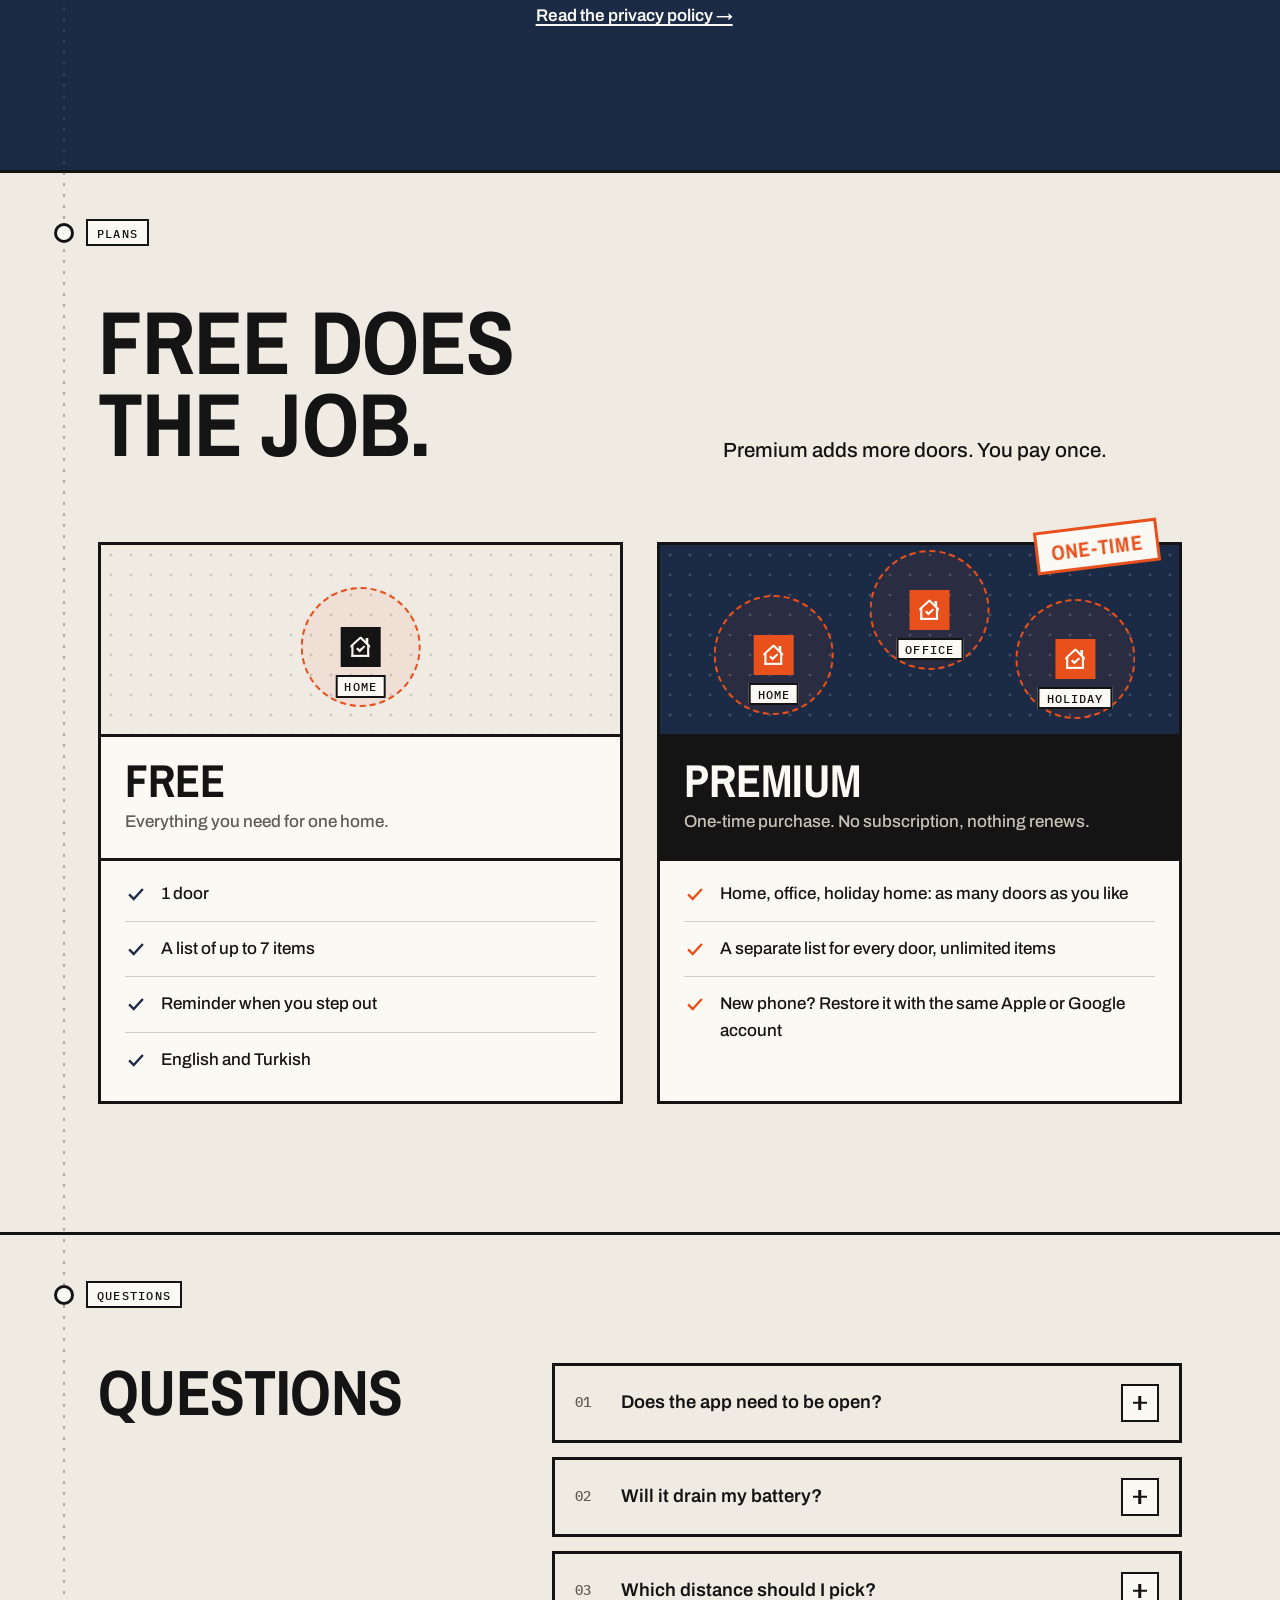
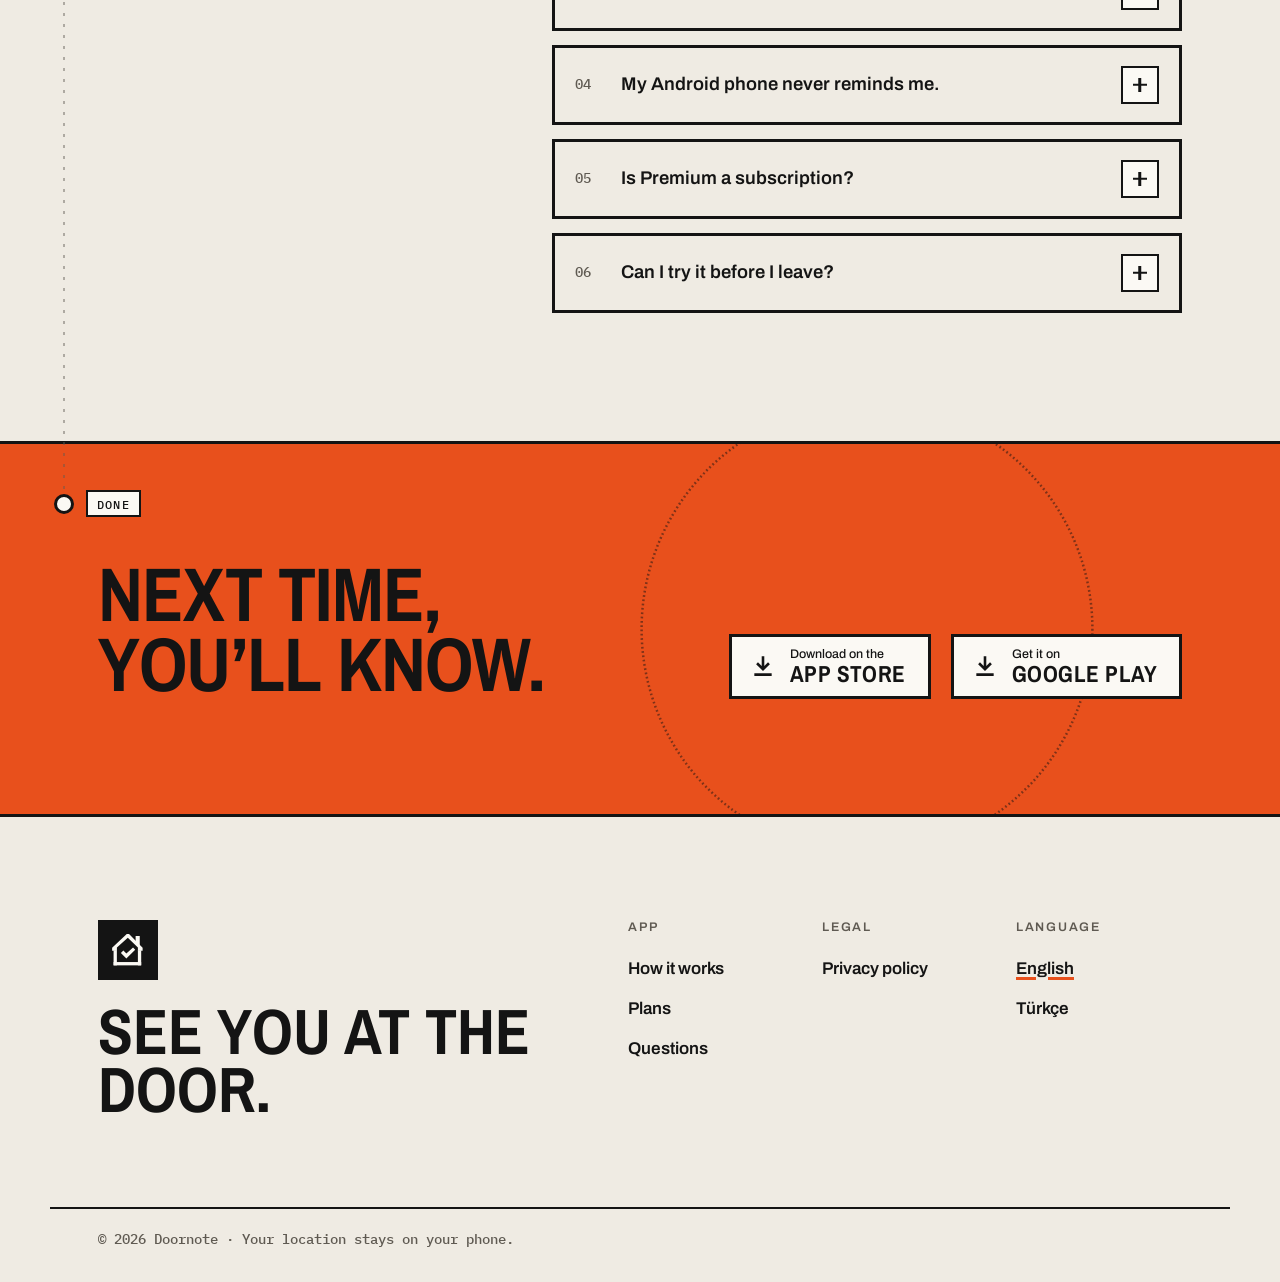
==== commit 465594b0: "Livelier site: hero walk, page route, new sections, sticky bar, footer Hero with the geofence walk a" ====
--- a/index.html
+++ b/index.html
@@ -31,24 +31,33 @@
 })();
 </script>
 <a class="skip" href="#main">Skip to content</a>
-<header class="top">
-<div class="wrap">
-<a class="brand" href="" aria-label="Doornote">
-<img src="assets/logo.svg" alt="" width="40" height="40"><span>Doornote</span>
-</a>
-<nav aria-label="Main">
-<a class="hide-sm" href="#how">How it works</a>
-<a href="privacy/">Privacy</a>
+<header class="bar" data-bar>
+<div class="wrap">
+<a class="brand" href="" aria-label="Doornote"><img src="assets/logo.svg" alt="" width="32" height="32"><span>Doornote</span></a>
+<span class="bar__m" title="How far you have scrolled"><b data-pedo>0</b> m</span>
+<nav class="bar__nav" aria-label="Main"><a class="bar__link" href="#how" data-nav="how">How it works</a><a class="bar__link" href="#plans" data-nav="plans">Plans</a><a class="bar__link" href="#faq" data-nav="faq">Questions</a><a class="bar__link" href="privacy/" data-nav="privacy">Privacy</a></nav>
 <a class="lang" href="tr/" hreflang="tr" lang="tr" data-lang="tr" aria-label="Türkçe">TR</a>
+<a class="press press--accent press--sm" href="#get"><svg viewBox="0 0 24 24" fill="none" stroke="currentColor" stroke-width="2.4" aria-hidden="true"><path d="M12 3v12M6.5 9.5 12 15l5.5-5.5M4 20h16"/></svg><strong class="bar__get-long">Get the app</strong><strong class="bar__get-short">Get</strong></a>
+<button class="menu-btn" type="button" data-menu-open aria-controls="menu" aria-expanded="false" aria-label="Menu"><span></span></button>
+</div>
+</header>
+<div class="menu" id="menu" role="dialog" aria-modal="true" aria-label="Menu" inert>
+<div class="menu__head"><a class="brand" href="" aria-label="Doornote"><img src="assets/logo.svg" alt="" width="40" height="40"><span>Doornote</span></a><button class="menu-btn menu-btn--x" type="button" data-menu-close aria-label="Close"><span></span></button></div>
+<nav class="menu__links" aria-label="Main">
+<a href="#how" style="--i:0"><span>01</span>How it works</a><a href="#plans" style="--i:1"><span>02</span>Plans</a><a href="#faq" style="--i:2"><span>03</span>Questions</a><a href="privacy/" style="--i:3"><span>04</span>Privacy</a>
+<a href="tr/" hreflang="tr" lang="tr" data-lang="tr" style="--i:4"><span>TR</span>Türkçe</a>
 </nav>
-</div>
-</header>
+<div class="stores">
+<a class="press press--accent" href="https://apps.apple.com/app/doornote/id0000000000" rel="noopener"><svg viewBox="0 0 24 24" fill="none" stroke="currentColor" stroke-width="2.4" aria-hidden="true"><path d="M12 3v12M6.5 9.5 12 15l5.5-5.5M4 20h16"/></svg><span><small>Download on the</small><strong>App Store</strong></span></a>
+<a class="press" href="https://play.google.com/store/apps/details?id=com.alpldz.doornote" rel="noopener"><svg viewBox="0 0 24 24" fill="none" stroke="currentColor" stroke-width="2.4" aria-hidden="true"><path d="M12 3v12M6.5 9.5 12 15l5.5-5.5M4 20h16"/></svg><span><small>Get it on</small><strong>Google Play</strong></span></a>
+</div>
+</div>
 <main id="main">
 
 <section class="hero">
-<div class="wrap">
-<div class="hero__copy">
-<h1>Reminds you as you <em>step out.</em></h1>
+<div class="hero__map" aria-hidden="true"><div></div></div>
+<div class="wrap hero__copy">
+<h1><span class="w"><span style="--i:0">Reminds</span></span> <span class="w"><span style="--i:1">you</span></span> <span class="w"><span style="--i:2">as</span></span> <span class="w"><span style="--i:3">you</span></span> <em><span class="w"><span style="--i:4">step</span></span> <span class="w"><span style="--i:5">out.</span></span></em></h1>
 <p class="lede">Mark your home and write a short list: keys, wallet, stove. When you’re 100 m from home, your phone reminds you, and you tick it off in seconds. Works with the app closed. No account.</p>
 <div class="stores">
 <a class="press press--accent" href="https://apps.apple.com/app/doornote/id0000000000" rel="noopener"><svg viewBox="0 0 24 24" fill="none" stroke="currentColor" stroke-width="2.4" aria-hidden="true"><path d="M12 3v12M6.5 9.5 12 15l5.5-5.5M4 20h16"/></svg><span><small>Download on the</small><strong>App Store</strong></span></a>
@@ -56,14 +65,34 @@
 </div>
 <p class="hero__note">iPhone and Android · Free to use · English and Turkish</p>
 </div>
-<div class="hero__phone">
-<div class="phone"><div class="phone__screen"><img src="assets/screens/en-home.webp" alt="Doornote home screen: “Home · 100 m”, “You’re in.”, and the list Keys, Wallet, Phone and 2 more." width="720" height="1600" fetchpriority="high"></div></div>
-</div>
-</div>
+<div class="hero__stage">
+<div class="hero__device">
+<svg class="scene" viewBox="-700 -700 1400 1400" aria-hidden="true" focusable="false">
+<circle class="scene__pulse" r="520"/><circle class="scene__pulse" r="520"/><circle class="scene__pulse" r="520"/>
+<circle class="scene__fence" r="520" pathLength="100"/>
+<text class="scene__label" x="-512" y="-150">100 M</text>
+<path class="scene__route" data-route d="M150 -150 H300 V-260 H720"/>
+<path class="scene__walked" d="M150 -150 H300 V-260 H720"/>
+<circle class="scene__burst" r="70"/>
+<g class="scene__walker"><circle r="13"/><g class="scene__tag"><rect x="22" y="-17" width="78" height="34"/><text x="61" y="6" data-metres>0 m</text></g></g>
+</svg>
+<div class="phone"><div class="phone__screen">
+<div class="notif" aria-hidden="true">
+<span class="notif__icon"><svg viewBox="160 140 160 165" aria-hidden="true"><g fill="#fbf9f4"><polygon points="277,155 297,155 297,206 277,187"/><polygon points="163,226 163,211 234,145 245,145 311,211 311,226 288,226 288,210.5 239,162.5 186.3,210 186,226"/><rect x="170" y="224" width="16" height="73"/><rect x="288" y="224" width="16" height="73"/><rect x="170" y="281" width="134" height="16"/><polygon points="217.5,225.5 232,240 264.5,210.5 275,221 232,264 205.5,237.5"/></g></svg></span>
+<span class="notif__app">Doornote · now</span>
+<span class="notif__title">You left Home</span>
+<span class="notif__body">Keys, Wallet, Phone and 2 more. Tap to check.</span>
+</div>
+<img src="assets/screens/en-home.webp" alt="Doornote home screen: “Home · 100 m”, “You’re in.”, and the list Keys, Wallet, Phone and 2 more." width="720" height="1600" fetchpriority="high">
+</div></div>
+</div>
+</div>
+<div class="ticker" aria-hidden="true"><div class="ticker__track"><span><span>Keys</span><span>Wallet</span><span>Phone</span><span>Stove off</span><span>Windows shut</span><span>Charger</span><span>Iron off</span><span>Cat fed</span><span>Lights off</span><span>Door locked</span></span><span><span>Keys</span><span>Wallet</span><span>Phone</span><span>Stove off</span><span>Windows shut</span><span>Charger</span><span>Iron off</span><span>Cat fed</span><span>Lights off</span><span>Door locked</span></span></div></div>
 </section>
 
 <section class="walk" id="how" data-step="0" aria-labelledby="walk-title">
 <div class="walk__stage">
+<div class="walk__paper" aria-hidden="true"></div>
 <div class="wrap walk__grid">
 <div class="walk__copy">
 <h2 id="walk-title">Step out. The list comes to you.</h2>
@@ -79,6 +108,15 @@
 <li class="step" data-n="3"><h3>Done</h3><p>Stamped with the time, so later you know you checked.</p></li>
 </ol>
 </div>
+<div class="walk__device">
+<svg class="range" viewBox="-500 -500 1000 1000" aria-hidden="true" focusable="false">
+<circle class="range__ring" r="115"/><circle class="range__ring" r="230"/><circle class="range__ring" r="345"/>
+<circle class="range__disc" r="460"/>
+<circle class="range__fence" r="460" pathLength="100"/>
+<text class="range__tick range__tick--fence" x="0" y="-472">100 m</text>
+<circle class="range__burst" r="460"/>
+<g class="steps-trail"><g class="fp" data-at="4" transform="translate(-233.6 -240.2) rotate(-54.6) scale(-1 1)"><path d="M-6 -16c4-5 11-3 11 4 0 6-2 11-4 15-2 3-7 3-8-1-2-5-3-13 1-18z"/><ellipse cx="0" cy="13" rx="5" ry="6"/></g><g class="fp" data-at="35" transform="translate(-238.5 -290.9) rotate(-42.6) scale(1 1)"><path d="M-6 -16c4-5 11-3 11 4 0 6-2 11-4 15-2 3-7 3-8-1-2-5-3-13 1-18z"/><ellipse cx="0" cy="13" rx="5" ry="6"/></g><g class="fp" data-at="65" transform="translate(-278.2 -302.2) rotate(-54.6) scale(-1 1)"><path d="M-6 -16c4-5 11-3 11 4 0 6-2 11-4 15-2 3-7 3-8-1-2-5-3-13 1-18z"/><ellipse cx="0" cy="13" rx="5" ry="6"/></g><g class="fp" data-at="96" transform="translate(-284.3 -351.5) rotate(-42.6) scale(1 1)"><path d="M-6 -16c4-5 11-3 11 4 0 6-2 11-4 15-2 3-7 3-8-1-2-5-3-13 1-18z"/><ellipse cx="0" cy="13" rx="5" ry="6"/></g><g class="fp fp--out" data-at="108" transform="translate(-325.8 -360.7) rotate(-54.6) scale(-1 1)"><path d="M-6 -16c4-5 11-3 11 4 0 6-2 11-4 15-2 3-7 3-8-1-2-5-3-13 1-18z"/><ellipse cx="0" cy="13" rx="5" ry="6"/></g><g class="fp fp--out" data-at="116" transform="translate(-334.3 -407.3) rotate(-42.6) scale(1 1)"><path d="M-6 -16c4-5 11-3 11 4 0 6-2 11-4 15-2 3-7 3-8-1-2-5-3-13 1-18z"/><ellipse cx="0" cy="13" rx="5" ry="6"/></g><g class="fp fp--out" data-at="124" transform="translate(-378.6 -413.3) rotate(-54.6) scale(-1 1)"><path d="M-6 -16c4-5 11-3 11 4 0 6-2 11-4 15-2 3-7 3-8-1-2-5-3-13 1-18z"/><ellipse cx="0" cy="13" rx="5" ry="6"/></g><g class="fp fp--out" data-at="132" transform="translate(-390.1 -456.5) rotate(-42.6) scale(1 1)"><path d="M-6 -16c4-5 11-3 11 4 0 6-2 11-4 15-2 3-7 3-8-1-2-5-3-13 1-18z"/><ellipse cx="0" cy="13" rx="5" ry="6"/></g><g class="fp fp--out" data-at="140" transform="translate(-437.5 -459.0) rotate(-54.6) scale(-1 1)"><path d="M-6 -16c4-5 11-3 11 4 0 6-2 11-4 15-2 3-7 3-8-1-2-5-3-13 1-18z"/><ellipse cx="0" cy="13" rx="5" ry="6"/></g><g class="fp fp--out" data-at="148" transform="translate(-451.8 -499.0) rotate(-42.6) scale(1 1)"><path d="M-6 -16c4-5 11-3 11 4 0 6-2 11-4 15-2 3-7 3-8-1-2-5-3-13 1-18z"/><ellipse cx="0" cy="13" rx="5" ry="6"/></g><g class="fp fp--out" data-at="156" transform="translate(-501.5 -498.8) rotate(-54.6) scale(-1 1)"><path d="M-6 -16c4-5 11-3 11 4 0 6-2 11-4 15-2 3-7 3-8-1-2-5-3-13 1-18z"/><ellipse cx="0" cy="13" rx="5" ry="6"/></g><g class="fp fp--out" data-at="164" transform="translate(-517.7 -536.8) rotate(-42.6) scale(1 1)"><path d="M-6 -16c4-5 11-3 11 4 0 6-2 11-4 15-2 3-7 3-8-1-2-5-3-13 1-18z"/><ellipse cx="0" cy="13" rx="5" ry="6"/></g><g class="fp fp--out" data-at="172" transform="translate(-568.6 -535.2) rotate(-54.6) scale(-1 1)"><path d="M-6 -16c4-5 11-3 11 4 0 6-2 11-4 15-2 3-7 3-8-1-2-5-3-13 1-18z"/><ellipse cx="0" cy="13" rx="5" ry="6"/></g></g>
+</svg>
 <div class="phone">
 <div class="phone__screen">
 <div class="notif" aria-hidden="true">
@@ -94,66 +132,101 @@
 </div>
 </div>
 </div>
-</section>
+</div>
+</section>
+
+<div class="route" aria-hidden="true"><div class="route__base"></div><div class="route__fill"></div><span class="route__head"></span></div>
 
 <section class="section setup" aria-labelledby="setup-title">
-<div class="wrap">
-<div class="setup__intro">
+<span class="stop" data-stop aria-hidden="true"><i></i><b>Setup</b></span>
+<div class="wrap">
+<div class="setup__head" data-reveal>
 <h2 id="setup-title">Set up once. Then forget it.</h2>
 <p class="lede">Setup takes about a minute. After that there is nothing to do day to day.</p>
 </div>
-<div class="card">
-<div class="card__band"><span class="label">Setup</span><span class="label muted">3 steps</span></div>
-<div class="card__line"><span class="mono">01</span><div><h3>Mark your door</h3><p>At home, tap “I’m home now”. That spot becomes your door. Pick 50, 100 or 200 m.</p></div></div>
-<div class="card__line"><span class="mono">02</span><div><h3>Write your list</h3><p>The things you check on the way out. Five items are already there to edit; up to seven are free.</p></div></div>
-<div class="card__line"><span class="mono">03</span><div><h3>Allow two things</h3><p>“Always” location and notifications. The app explains why before it asks.</p></div></div>
-</div>
+<ol class="setup__steps" role="list">
+<li class="sstep" data-reveal style="--i:0">
+<div class="art art--door" aria-hidden="true"><div class="art__map"></div><div class="art__fence"></div><span class="art__pin"><svg viewBox="160 140 160 165" aria-hidden="true"><g fill="#fbf9f4"><polygon points="277,155 297,155 297,206 277,187"/><polygon points="163,226 163,211 234,145 245,145 311,211 311,226 288,226 288,210.5 239,162.5 186.3,210 186,226"/><rect x="170" y="224" width="16" height="73"/><rect x="288" y="224" width="16" height="73"/><rect x="170" y="281" width="134" height="16"/><polygon points="217.5,225.5 232,240 264.5,210.5 275,221 232,264 205.5,237.5"/></g></svg></span><div class="art__chips"><span>50 m</span><span>100 m</span><span>200 m</span></div></div>
+<div class="sstep__text"><span class="sstep__n">01 / 03</span><h3>Mark your door</h3><p>At home, tap “I’m home now”. That spot becomes your door. Pick 50, 100 or 200 m.</p></div>
+</li>
+<li class="sstep" data-reveal style="--i:1">
+<div class="art art--list" aria-hidden="true"><ul class="mini"><li style="--k:0"><i></i>Keys</li><li style="--k:1"><i></i>Wallet</li><li style="--k:2"><i></i>Phone</li><li style="--k:3"><i></i>Stove off</li><li style="--k:4"><i></i>Windows shut</li><li class="mini__add">+ Add item</li></ul></div>
+<div class="sstep__text"><span class="sstep__n">02 / 03</span><h3>Write your list</h3><p>The things you check on the way out. Five items are already there to edit; up to seven are free.</p></div>
+</li>
+<li class="sstep" data-reveal style="--i:2">
+<div class="art art--perms" aria-hidden="true"><div class="perms"><div class="perm" style="--k:0"><span><b>Location</b><small>Always</small></span><i></i></div><div class="perm" style="--k:1"><span><b>Notifications</b><small>Allowed</small></span><i></i></div><p>Asked once, explained first</p></div></div>
+<div class="sstep__text"><span class="sstep__n">03 / 03</span><h3>Allow two things</h3><p>“Always” location and notifications. The app explains why before it asks.</p></div>
+</li>
+</ol>
 </div>
 </section>
 
 <section class="promise" aria-labelledby="promise-title">
-<div class="wrap">
+<span class="stop" data-stop aria-hidden="true"><i></i><b>Private</b></span>
+<div class="wrap">
+<div class="promise__art"><svg class="promise__phone" viewBox="0 0 400 800" aria-hidden="true" focusable="false">
+<defs><clipPath id="screen"><rect x="40" y="40" width="320" height="720" rx="38"/></clipPath></defs>
+<rect class="pp__body" x="18" y="18" width="364" height="764" rx="58"/>
+<rect class="pp__screen" x="40" y="40" width="320" height="720" rx="38"/>
+<rect class="pp__speaker" x="170" y="56" width="60" height="6" rx="3"/>
+<g clip-path="url(#screen)">
+<circle class="pp__wave" cx="200" cy="400" r="400"/><circle class="pp__wave" cx="200" cy="400" r="400"/><circle class="pp__wave" cx="200" cy="400" r="400"/>
+</g>
+<g class="pp__flash"><rect class="pp__hit" x="40" y="40" width="320" height="720" rx="38"/>
+<g class="pp__block"><path d="M-6 392l16 16M10 392l-16 16"/><path d="M390 392l16 16M406 392l-16 16"/><path d="M192 -10l16 16M208 -10l-16 16"/><path d="M192 794l16 16M208 794l-16 16"/></g></g>
+<circle class="pp__ring" cx="200" cy="400" r="20"/>
+<circle class="pp__dot" cx="200" cy="400" r="9"/>
+<text class="pp__label" x="200" y="736">ON DEVICE</text>
+</svg></div>
+<div class="promise__body">
 <h2 id="promise-title">Your location stays on your phone.</h2>
 <div class="promise__list">
-<div class="promise__item"><h3>No account</h3><p>No sign-up, no ads, no analytics, no tracking across apps.</p></div>
-<div class="promise__item"><h3>No server</h3><p>Your phone’s own location system watches the distance. Doornote has no server, so there is nowhere to send your location.</p></div>
-<div class="promise__item"><h3>Said plainly</h3><p>The map you use to place your door is Google Maps on Android and Apple Maps on iPhone, and purchases go through RevenueCat. The policy says exactly what they see.</p></div>
+<div class="promise__item" data-reveal style="--i:0"><h3>No account</h3><p>No sign-up, no ads, no analytics, no tracking across apps.</p></div>
+<div class="promise__item" data-reveal style="--i:1"><h3>No server</h3><p>Your phone’s own location system watches the distance. Doornote has no server, so there is nowhere to send your location.</p></div>
+<div class="promise__item" data-reveal style="--i:2"><h3>Said plainly</h3><p>The map you use to place your door is Google Maps on Android and Apple Maps on iPhone, and purchases go through RevenueCat. The policy says exactly what they see.</p></div>
 </div>
 <a class="more" href="privacy/">Read the privacy policy →</a>
 </div>
-</section>
-
-<section class="section plans" aria-labelledby="plans-title">
-<div class="wrap">
-<div><h2 id="plans-title">Free does the job.</h2><p class="lede" style="margin-top:18px">Premium adds more doors. You pay once.</p></div>
+</div>
+</section>
+
+<section class="section plans" id="plans" aria-labelledby="plans-title">
+<span class="stop" data-stop aria-hidden="true"><i></i><b>Plans</b></span>
+<div class="wrap">
+<div class="plans__head" data-reveal><h2 id="plans-title">Free does the job.</h2><p class="lede">Premium adds more doors. You pay once.</p></div>
 <div class="plans__grid">
-<div class="card plan plan--free">
+<div class="card plan plan--free" data-reveal style="--i:0">
+<div class="plan__art plan__art--free" aria-hidden="true"><span class="ppin" style="left:50%;top:56%;--d:0s"><b><svg viewBox="160 140 160 165" aria-hidden="true"><g fill="#fbf9f4"><polygon points="277,155 297,155 297,206 277,187"/><polygon points="163,226 163,211 234,145 245,145 311,211 311,226 288,226 288,210.5 239,162.5 186.3,210 186,226"/><rect x="170" y="224" width="16" height="73"/><rect x="288" y="224" width="16" height="73"/><rect x="170" y="281" width="134" height="16"/><polygon points="217.5,225.5 232,240 264.5,210.5 275,221 232,264 205.5,237.5"/></g></svg></b><em>Home</em></span></div>
 <div class="plan__head"><span class="plan__name">Free</span><span class="muted">Everything you need for one home.</span></div>
 <ul><li><svg viewBox="0 0 24 24" fill="none" stroke="#1b2a45" stroke-width="2.6" aria-hidden="true"><path d="m4.5 12.5 5 5 10-11"/></svg><span>1 door</span></li><li><svg viewBox="0 0 24 24" fill="none" stroke="#1b2a45" stroke-width="2.6" aria-hidden="true"><path d="m4.5 12.5 5 5 10-11"/></svg><span>A list of up to 7 items</span></li><li><svg viewBox="0 0 24 24" fill="none" stroke="#1b2a45" stroke-width="2.6" aria-hidden="true"><path d="m4.5 12.5 5 5 10-11"/></svg><span>Reminder when you step out</span></li><li><svg viewBox="0 0 24 24" fill="none" stroke="#1b2a45" stroke-width="2.6" aria-hidden="true"><path d="m4.5 12.5 5 5 10-11"/></svg><span>English and Turkish</span></li></ul>
 </div>
-<div class="card plan plan--premium">
+<div class="card plan plan--premium" data-reveal style="--i:1"><span class="stamp" aria-hidden="true">One-time</span>
+<div class="plan__art plan__art--premium" aria-hidden="true"><span class="ppin" style="left:22%;top:60%;--d:0s"><b><svg viewBox="160 140 160 165" aria-hidden="true"><g fill="#fbf9f4"><polygon points="277,155 297,155 297,206 277,187"/><polygon points="163,226 163,211 234,145 245,145 311,211 311,226 288,226 288,210.5 239,162.5 186.3,210 186,226"/><rect x="170" y="224" width="16" height="73"/><rect x="288" y="224" width="16" height="73"/><rect x="170" y="281" width="134" height="16"/><polygon points="217.5,225.5 232,240 264.5,210.5 275,221 232,264 205.5,237.5"/></g></svg></b><em>Home</em></span><span class="ppin" style="left:52%;top:36%;--d:0.8s"><b><svg viewBox="160 140 160 165" aria-hidden="true"><g fill="#fbf9f4"><polygon points="277,155 297,155 297,206 277,187"/><polygon points="163,226 163,211 234,145 245,145 311,211 311,226 288,226 288,210.5 239,162.5 186.3,210 186,226"/><rect x="170" y="224" width="16" height="73"/><rect x="288" y="224" width="16" height="73"/><rect x="170" y="281" width="134" height="16"/><polygon points="217.5,225.5 232,240 264.5,210.5 275,221 232,264 205.5,237.5"/></g></svg></b><em>Office</em></span><span class="ppin" style="left:80%;top:62%;--d:1.6s"><b><svg viewBox="160 140 160 165" aria-hidden="true"><g fill="#fbf9f4"><polygon points="277,155 297,155 297,206 277,187"/><polygon points="163,226 163,211 234,145 245,145 311,211 311,226 288,226 288,210.5 239,162.5 186.3,210 186,226"/><rect x="170" y="224" width="16" height="73"/><rect x="288" y="224" width="16" height="73"/><rect x="170" y="281" width="134" height="16"/><polygon points="217.5,225.5 232,240 264.5,210.5 275,221 232,264 205.5,237.5"/></g></svg></b><em>Holiday</em></span></div>
 <div class="plan__head"><span class="plan__name">Premium</span><span class="muted">One-time purchase. No subscription, nothing renews.</span></div>
-<ul><li><svg viewBox="0 0 24 24" fill="none" stroke="#e8501c" stroke-width="2.6" aria-hidden="true"><path d="m4.5 12.5 5 5 10-11"/></svg><span>Home, office, holiday home: as many doors as you like</span></li><li><svg viewBox="0 0 24 24" fill="none" stroke="#e8501c" stroke-width="2.6" aria-hidden="true"><path d="m4.5 12.5 5 5 10-11"/></svg><span>A separate list for every door, unlimited items</span></li><li><svg viewBox="0 0 24 24" fill="none" stroke="#e8501c" stroke-width="2.6" aria-hidden="true"><path d="m4.5 12.5 5 5 10-11"/></svg><span>Bought on one phone, restore it on the next</span></li></ul>
-</div>
-</div>
-</div>
-</section>
-
-<section class="section faq" aria-labelledby="faq-title">
-<div class="wrap">
-<h2 id="faq-title">Questions</h2>
-<div>
-<details><summary>Does the app need to be open?</summary><p>No. Close it and lock your phone; the reminder still comes. That is why it asks for “Always” location.</p></details>
-<details><summary>Will it drain my battery?</summary><p>Not noticeably. The phone itself watches your location, and Doornote only wakes for a few seconds when you leave.</p></details>
-<details><summary>Which distance should I pick?</summary><p>100 m works best for most homes. 50 m reminds you sooner, but if your phone’s location drifts it can go off while you’re still inside.</p></details>
-<details><summary>My Android phone never reminds me.</summary><p>Some brands put apps to sleep to save battery. Doornote asks once to be left awake and shows the extra setting for phones like Xiaomi and Samsung. Settings › Diagnostics shows what is missing.</p></details>
-<details><summary>Is Premium a subscription?</summary><p>No. It is a single purchase. On a new phone, use Restore purchases in Settings.</p></details>
-<details><summary>Can I try it before I leave?</summary><p>Yes. Settings › Send a test reminder shows the notification exactly as it will arrive.</p></details>
-</div>
-</div>
-</section>
-
-<section class="get" aria-labelledby="get-title">
+<ul><li><svg viewBox="0 0 24 24" fill="none" stroke="#e8501c" stroke-width="2.6" aria-hidden="true"><path d="m4.5 12.5 5 5 10-11"/></svg><span>Home, office, holiday home: as many doors as you like</span></li><li><svg viewBox="0 0 24 24" fill="none" stroke="#e8501c" stroke-width="2.6" aria-hidden="true"><path d="m4.5 12.5 5 5 10-11"/></svg><span>A separate list for every door, unlimited items</span></li><li><svg viewBox="0 0 24 24" fill="none" stroke="#e8501c" stroke-width="2.6" aria-hidden="true"><path d="m4.5 12.5 5 5 10-11"/></svg><span>New phone? Restore it with the same Apple or Google account</span></li></ul>
+</div>
+</div>
+</div>
+</section>
+
+<section class="section faq" id="faq" aria-labelledby="faq-title">
+<span class="stop" data-stop aria-hidden="true"><i></i><b>Questions</b></span>
+<div class="wrap">
+<div class="faq__head" data-reveal><h2 id="faq-title">Questions</h2></div>
+<div class="faq__list">
+<details class="qa" data-reveal style="--i:0"><summary><span class="qa__n">01</span><span class="qa__q">Does the app need to be open?</span><span class="qa__x" aria-hidden="true"></span></summary><div class="qa__a"><p>No. Close it and lock your phone; the reminder still comes. That is why it asks for “Always” location.</p></div></details>
+<details class="qa" data-reveal style="--i:1"><summary><span class="qa__n">02</span><span class="qa__q">Will it drain my battery?</span><span class="qa__x" aria-hidden="true"></span></summary><div class="qa__a"><p>Not noticeably. The phone itself watches your location, and Doornote only wakes for a few seconds when you leave.</p></div></details>
+<details class="qa" data-reveal style="--i:2"><summary><span class="qa__n">03</span><span class="qa__q">Which distance should I pick?</span><span class="qa__x" aria-hidden="true"></span></summary><div class="qa__a"><p>100 m works best for most homes. 50 m reminds you sooner, but if your phone’s location drifts it can go off while you’re still inside.</p></div></details>
+<details class="qa" data-reveal style="--i:3"><summary><span class="qa__n">04</span><span class="qa__q">My Android phone never reminds me.</span><span class="qa__x" aria-hidden="true"></span></summary><div class="qa__a"><p>Some brands put apps to sleep to save battery. Doornote asks once to be left awake and shows the extra setting for phones like Xiaomi and Samsung. Settings › Diagnostics shows what is missing.</p></div></details>
+<details class="qa" data-reveal style="--i:4"><summary><span class="qa__n">05</span><span class="qa__q">Is Premium a subscription?</span><span class="qa__x" aria-hidden="true"></span></summary><div class="qa__a"><p>No. It is a single purchase. On a new phone signed in to the same Apple or Google account, use Restore purchases in Settings.</p></div></details>
+<details class="qa" data-reveal style="--i:5"><summary><span class="qa__n">06</span><span class="qa__q">Can I try it before I leave?</span><span class="qa__x" aria-hidden="true"></span></summary><div class="qa__a"><p>Yes. Settings › Send a test reminder shows the notification exactly as it will arrive.</p></div></details>
+</div>
+</div>
+</section>
+
+<section class="get" id="get" aria-labelledby="get-title">
+<span class="stop" data-stop aria-hidden="true"><i></i><b>Done</b></span>
+<svg class="get__rings" viewBox="-100 -100 200 200" aria-hidden="true" focusable="false"><circle r="90"/><circle r="90"/><circle r="90"/><circle class="get__fence" r="46" pathLength="100"/></svg>
 <div class="wrap">
 <h2 id="get-title">Next time, you’ll know.</h2>
 <div class="stores">
@@ -165,14 +238,15 @@
 
 </main>
 <footer class="foot">
-<div class="wrap">
-<span class="mono muted">© 2026 Doornote</span>
-<nav aria-label="Footer">
-<a href="privacy/">Privacy policy</a>
-
-<a href="tr/" lang="tr" data-lang="tr">Türkçe</a>
-</nav>
-</div>
+<div class="wrap foot__top">
+<div class="foot__bye"><span class="foot__door" aria-hidden="true"><svg viewBox="160 140 160 165" aria-hidden="true"><g fill="#fbf9f4"><polygon points="277,155 297,155 297,206 277,187"/><polygon points="163,226 163,211 234,145 245,145 311,211 311,226 288,226 288,210.5 239,162.5 186.3,210 186,226"/><rect x="170" y="224" width="16" height="73"/><rect x="288" y="224" width="16" height="73"/><rect x="170" y="281" width="134" height="16"/><polygon points="217.5,225.5 232,240 264.5,210.5 275,221 232,264 205.5,237.5"/></g></svg></span><p class="foot__line">See you at the door.</p></div>
+<div class="foot__cols">
+<div><p class="label">App</p><a href="#how">How it works</a><a href="#plans">Plans</a><a href="#faq">Questions</a></div>
+<div><p class="label">Legal</p><a href="privacy/">Privacy policy</a></div>
+<div><p class="label">Language</p><a href="" hreflang="en" lang="en" data-lang="en" aria-current="true">English</a><a href="tr/" hreflang="tr" lang="tr" data-lang="tr">Türkçe</a></div>
+</div>
+</div>
+<div class="wrap foot__base"><span class="mono">© 2026 Doornote · Your location stays on your phone.</span></div>
 </footer>
 <script src="assets/site.js" defer></script>
 </body>
--- a/assets/site.css
+++ b/assets/site.css
@@ -20,6 +20,8 @@
   --block: 6px;
   --gutter: clamp(16px, 4vw, 48px);
   --max: 1180px;
+  --top-h: 66px;
+  --route-x: max(calc(var(--gutter) / 2 + 2px), calc((100vw - var(--max)) / 2 + var(--gutter) - 34px));
   --display: 'Archivo Narrow', 'Arial Narrow', sans-serif;
   --body: 'Archivo', system-ui, sans-serif;
   --mono: 'Plex Mono', ui-monospace, monospace;
@@ -28,7 +30,7 @@
 }
 
 *, *::before, *::after { box-sizing: border-box; }
-html { -webkit-text-size-adjust: 100%; scroll-padding-top: 24px; }
+html { -webkit-text-size-adjust: 100%; scroll-padding-top: calc(var(--top-h) + 12px); }
 body {
   margin: 0;
   background: var(--ground);
@@ -72,14 +74,46 @@
 .muted { color: var(--ink-muted); }
 
 /* Header --------------------------------------------------------------------------------- */
-.top { padding: 22px 0; }
-.top .wrap { display: flex; align-items: center; justify-content: space-between; gap: 16px; }
 .brand { display: flex; align-items: center; gap: 12px; text-decoration: none; }
 .brand img { width: 40px; height: 40px; }
 .brand span { font: 700 1.5rem/1 var(--display); letter-spacing: 0.02em; text-transform: uppercase; }
-.top nav { display: flex; align-items: center; gap: clamp(12px, 3vw, 28px); font-weight: 600; }
-.top nav a { text-decoration: none; padding: 10px 0; }
-.top nav a:hover { text-decoration: underline; }
+
+/* The bar: appears once the hero is behind you, with a pedometer for the page. */
+.bar { position: sticky; top: 0; z-index: 40; height: var(--top-h); background: rgb(239 235 227 / 0.94); -webkit-backdrop-filter: blur(10px); backdrop-filter: blur(10px); border-bottom: var(--frame) solid var(--ink); }
+.bar .wrap { display: flex; align-items: center; gap: clamp(12px, 2vw, 24px); height: 100%; }
+.bar .brand { gap: 10px; }
+.bar .brand img { width: 32px; height: 32px; }
+.bar .brand span { font-size: 1.3rem; }
+.bar__m { font: 500 0.9rem/1 var(--mono); color: var(--ink-muted); border-left: 2px solid var(--rule); padding: 4px 0 4px 14px; white-space: nowrap; }
+.bar__m b { font-weight: 500; color: var(--navy); font-variant-numeric: tabular-nums; }
+.bar__nav { display: flex; gap: clamp(14px, 2vw, 26px); margin-left: auto; font-weight: 600; }
+.bar__link { text-decoration: none; padding: 8px 0 5px; border-bottom: 3px solid transparent; transition: border-color 0.25s; }
+.bar__link:hover { border-color: var(--rule); }
+.bar__link.is-here { border-color: var(--accent); }
+.bar .lang { padding: 7px 9px !important; font-size: 0.85rem; }
+.bar .press--sm { width: auto; min-height: 42px; padding: 6px 14px 6px 12px; gap: 8px; }
+.bar .press--sm svg { width: 18px; height: 18px; }
+.bar .press--sm strong { font-size: 1.05rem; }
+.bar__get-short { display: none !important; }
+
+.menu-btn { display: none; place-items: center; width: 44px; height: 44px; padding: 0; border: var(--frame) solid var(--ink); background: var(--card); color: var(--ink); cursor: pointer; }
+.menu-btn span { display: block; width: 18px; height: 2.5px; background: currentColor; box-shadow: 0 -6px 0 currentColor, 0 6px 0 currentColor; }
+.menu-btn--x { display: grid; }
+.menu-btn--x span { box-shadow: none; transform: rotate(45deg); position: relative; }
+.menu-btn--x span::after { content: ''; position: absolute; inset: 0; background: currentColor; transform: rotate(90deg); }
+
+/* Phone menu: a full sheet of paper that drops in. */
+.menu { position: fixed; inset: 0; z-index: 60; display: flex; flex-direction: column; gap: 28px; padding: 0 var(--gutter) 32px; background: var(--ground); overflow-y: auto; transform: translateY(-100%); visibility: hidden; transition: transform 0.5s var(--ease), visibility 0s 0.5s; }
+.menu.is-open { transform: none; visibility: visible; transition: transform 0.5s var(--ease); }
+.menu__head { height: var(--top-h); flex: none; display: flex; align-items: center; justify-content: space-between; }
+.menu__links { display: grid; border-top: var(--frame) solid var(--ink); }
+.menu__links a { display: flex; align-items: baseline; gap: 16px; padding: 18px 0; border-bottom: 1px solid var(--rule); text-decoration: none; font: 700 clamp(2rem, 9vw, 2.8rem)/1 var(--display); text-transform: uppercase; }
+.menu__links a span { font: 500 0.85rem/1 var(--mono); color: var(--accent); min-width: 2.2em; }
+.menu.is-open .menu__links a { animation: up 0.5s calc(0.15s + var(--i) * 0.06s) var(--ease) both; }
+.menu .stores { margin-top: auto; display: grid; grid-template-columns: 1fr 1fr; gap: 12px; }
+.menu .press { min-height: 54px; padding: 8px 10px; gap: 8px; justify-content: center; }
+.menu .press small { font-size: 0.64rem; }
+.menu .press strong { font-size: 1.05rem; }
 .lang {
   font: 500 0.95rem/1 var(--mono);
   border: var(--frame) solid var(--ink);
@@ -101,11 +135,11 @@
   background: var(--card);
   color: var(--ink);
   text-decoration: none;
-  box-shadow: var(--block) var(--block) 0 var(--ink);
-  transition: transform 0.12s var(--ease), box-shadow 0.12s var(--ease), background-color 0.2s;
-}
-.press:hover { background: #fff; }
-.press:active { transform: translate(var(--block), var(--block)); box-shadow: 0 0 0 var(--ink); }
+  box-shadow: 0 0 0 var(--ink);
+  transition: transform 0.28s var(--ease), box-shadow 0.28s var(--ease), background-color 0.2s;
+}
+.press:hover { background: #fff; transform: translate(calc(var(--block) * -1), calc(var(--block) * -1)); box-shadow: var(--block) var(--block) 0 var(--ink); }
+.press:active { transform: none; box-shadow: 0 0 0 var(--ink); transition-duration: 0.08s; }
 .press--accent { background: var(--accent); }
 .press--accent:hover { background: #f05d2a; }
 .press svg { width: 26px; height: 26px; flex: none; }
@@ -141,21 +175,109 @@
   object-position: top;
 }
 
-/* Hero ----------------------------------------------------------------------------------- */
-.hero { padding: clamp(28px, 6vw, 72px) 0 clamp(56px, 8vw, 104px); }
-.hero .wrap { display: grid; grid-template-columns: minmax(0, 1.25fr) minmax(0, 0.75fr); gap: clamp(32px, 6vw, 88px); align-items: center; }
-.hero__copy { display: grid; gap: 30px; }
+/* Hero: centred headline, the phone rising out of a street map inside its 100 m fence ------ */
+.hero {
+  position: relative;
+  isolation: isolate;
+  overflow: hidden;
+  display: flex;
+  flex-direction: column;
+  min-height: calc(100svh - var(--top-h));
+  --phone-w: clamp(250px, min(26vw, 36vh), 400px);
+}
+.hero__map {
+  position: absolute;
+  inset: 0;
+  z-index: -2;
+  pointer-events: none;
+  -webkit-mask-image: radial-gradient(ellipse 70% 75% at 50% 80%, #000 25%, transparent 80%);
+  mask-image: radial-gradient(ellipse 70% 75% at 50% 80%, #000 25%, transparent 80%);
+  opacity: 0;
+  animation: fade 1.6s 0.2s var(--ease) forwards;
+}
+.hero__map > div {
+  position: absolute;
+  inset: -40%;
+  background: url("data:image/svg+xml,%3Csvg xmlns='http://www.w3.org/2000/svg' width='240' height='240'%3E%3Crect width='240' height='240' fill='%23e8e3d9'/%3E%3Cg fill='none' stroke='%23d6cfc2'%3E%3Cpath stroke-width='18' d='M-10 42H250M-10 154H250'/%3E%3Cpath stroke-width='16' d='M76-10V250'/%3E%3Cpath stroke-width='10' d='M186-10V250'/%3E%3Cpath stroke-width='12' d='M-10 250 250-10'/%3E%3C/g%3E%3Cg fill='none' stroke='%23f4f1ea'%3E%3Cpath stroke-width='15' d='M-10 42H250'/%3E%3Cpath stroke-width='7' d='M-10 154H250'/%3E%3Cpath stroke-width='13' d='M76-10V250'/%3E%3Cpath stroke-width='7' d='M186-10V250'/%3E%3Cpath stroke-width='9' d='M-10 250 250-10'/%3E%3C/g%3E%3Cg fill='%23e2dcd0'%3E%3Crect x='96' y='66' width='38' height='26'/%3E%3Crect x='18' y='176' width='36' height='44'/%3E%3Crect x='200' y='96' width='30' height='40'/%3E%3C/g%3E%3C/svg%3E") 0 0 / 240px 240px;
+  transform: rotate(-14deg) translate(calc(var(--mx, 0) * -18px), calc(var(--my, 0) * -12px));
+  transition: transform 1.2s var(--ease);
+  animation: drift 50s linear infinite;
+}
+@keyframes drift { to { background-position: -480px 240px; } }
+@keyframes fade { to { opacity: 1; } }
+
+.hero__copy { position: relative; z-index: 2; display: grid; justify-items: center; text-align: center; gap: clamp(20px, 2.6vh, 32px); padding-top: clamp(12px, 3vh, 48px); }
+.hero h1 { font-size: clamp(3.2rem, min(7.6vw, 14vh), 9.25rem); line-height: 0.9; text-wrap: initial; }
+.hero h1 em { display: block; font-style: normal; color: var(--accent); }
+.hero .lede { max-width: 44em; }
+.hero .stores { justify-content: center; }
 .hero__note { font: 500 0.95rem/1.4 var(--mono); color: var(--ink-muted); }
-.hero__phone { width: 100%; display: flex; justify-content: center; }
-.hero h1 em { font-style: normal; color: var(--accent); }
+
+/* Each word rises out of its own slot. Padding keeps the dot on İ and the tails of Ç/Ş inside the clip. */
+.w { display: inline-block; overflow: clip; padding: 0.12em 0.02em 0.06em; margin: -0.12em -0.02em -0.06em; vertical-align: top; }
+.w > span { display: inline-block; transform: translateY(110%); animation: rise 0.9s calc(0.15s + var(--i) * 0.07s) var(--ease) forwards; }
+@keyframes rise { to { transform: none; } }
+.hero .lede, .hero .stores, .hero__note { opacity: 0; transform: translateY(16px); animation: up 0.8s var(--ease) forwards; }
+.hero .lede { animation-delay: 0.55s; }
+.hero .stores { animation-delay: 0.68s; }
+.hero__note { animation-delay: 0.8s; }
+@media (max-height: 860px) and (min-width: 521px) { .hero__note { display: none; } }
+@keyframes up { to { opacity: 1; transform: none; } }
+
+.hero__stage { position: relative; flex: 1 0 clamp(190px, 26vh, 520px); margin-top: clamp(20px, 3.5vh, 56px); }
+.hero__device {
+  position: absolute;
+  left: 50%;
+  top: 0;
+  width: var(--phone-w);
+  transform: translateX(-50%) translate(calc(var(--mx, 0) * 10px), calc(var(--my, 0) * 6px));
+  transition: transform 1.2s var(--ease);
+}
+.hero .phone { width: 100%; box-shadow: 12px 12px 0 var(--ink); opacity: 0; transform: translateY(120px) rotate(-3deg); animation: lift 1.2s 0.4s var(--ease) forwards; }
+@keyframes lift { to { opacity: 1; transform: none; } }
+.hero.is-out .notif { transform: none; opacity: 1; }
+
+/* The fence scene is centred on the phone; 1 unit = phone height / 600. */
+.scene { position: absolute; left: 50%; top: 50%; height: 233.3%; aspect-ratio: 1; transform: translate(-50%, -50%); z-index: -1; overflow: visible; pointer-events: none;
+  -webkit-mask-image: linear-gradient(to bottom, transparent 15%, #000 31%);
+  mask-image: linear-gradient(to bottom, transparent 15%, #000 31%); }
+.scene circle, .scene path { fill: none; vector-effect: non-scaling-stroke; }
+.scene__pulse { stroke: var(--navy); stroke-width: 1.5; transform-box: fill-box; transform-origin: center; opacity: 0; animation: pulse 7.5s var(--ease) infinite; }
+.scene__pulse:nth-child(2) { animation-delay: 2.5s; }
+.scene__pulse:nth-child(3) { animation-delay: 5s; }
+@keyframes pulse { 0% { transform: scale(0.3); opacity: 0.45; } 100% { transform: scale(1.35); opacity: 0; } }
+.scene__fence { stroke: var(--ink); stroke-width: 2.5; stroke-dasharray: 0.6 0.9; animation: draw 2.4s 0.9s var(--ease) both; transition: stroke 0.3s; }
+@keyframes draw { from { stroke-dasharray: 0 100; } }
+.hero.is-out .scene__fence { stroke: var(--accent); stroke-width: 4; }
+.scene__label { font: 500 26px/1 var(--mono); fill: var(--ink); letter-spacing: 0.04em; text-anchor: end; opacity: 0; animation: fade 1s 2s forwards; transition: fill 0.3s; }
+.hero.is-out .scene__label { fill: var(--accent); }
+.scene__route { stroke: var(--ink-muted); stroke-width: 2.5; stroke-dasharray: 2 9; opacity: 0; animation: fade 1s 2.2s forwards; }
+.scene .scene__walked { stroke: var(--navy); stroke-width: 3; vector-effect: none; }
+.scene__walker circle { fill: var(--navy); stroke: var(--card); stroke-width: 5; }
+.scene__tag rect { fill: var(--card); stroke: var(--ink); stroke-width: 3; }
+.scene__tag text { font: 500 22px/1 var(--mono); fill: var(--ink); text-anchor: middle; }
+.hero.is-out .scene__tag rect { fill: var(--accent); }
+.scene__burst { stroke: var(--accent); stroke-width: 3; opacity: 0; transform-box: fill-box; transform-origin: center; }
+.scene__burst.go { animation: burst 0.9s var(--ease); }
+@keyframes burst { from { opacity: 1; transform: scale(0.1); } to { opacity: 0; transform: scale(1.6); } }
+.scene__walker, .scene__walked { opacity: 0; }
+
+/* The things people check, rolling past under the phone. */
+.ticker { position: relative; z-index: 3; background: var(--ink); color: var(--card); overflow: hidden; }
+.ticker__track { display: flex; width: max-content; animation: roll 42s linear infinite; }
+.ticker__track > span { display: flex; }
+.ticker__track span span { display: flex; align-items: center; gap: 20px; padding: 18px 26px 16px 0; font: 700 clamp(1.25rem, 1.8vw, 1.9rem)/1 var(--display); text-transform: uppercase; letter-spacing: 0.03em; white-space: nowrap; }
+.ticker__track span span::before { content: ''; width: 0.8em; height: 0.8em; flex: none; background: var(--accent); clip-path: polygon(14% 50%, 0 64%, 36% 100%, 100% 22%, 86% 8%, 36% 72%); }
+@keyframes roll { to { transform: translateX(-50%); } }
 
 /* Walk (scroll story) -------------------------------------------------------------------- */
 .walk { position: relative; height: 380vh; border-top: var(--frame) solid var(--ink); }
 .walk__stage {
+  isolation: isolate;
   position: sticky;
-  top: 0;
-  height: 100vh;
-  height: 100svh;
+  top: var(--top-h);
+  height: calc(100vh - var(--top-h));
+  height: calc(100svh - var(--top-h));
   display: grid;
   align-items: center;
   overflow: hidden;
@@ -190,6 +312,32 @@
 .walk[data-step='3'] .step[data-n='3'] { opacity: 1; transform: none; }
 
 .walk .phone { width: min(78vw, 330px); }
+.walk { --m: 0; }
+.walk__device { position: relative; }
+.range { position: absolute; left: 50%; top: 50%; width: min(96svh, 1000px); aspect-ratio: 1; transform: translate(-50%, -50%); z-index: -1; overflow: visible; pointer-events: none; }
+.range circle { fill: none; vector-effect: non-scaling-stroke; }
+.range__ring { stroke: var(--ink-muted); stroke-width: 1.5; stroke-dasharray: 3 7; opacity: 0.45; }
+.range__tick { font: 500 15px/1 var(--mono); fill: var(--ink-muted); text-anchor: middle; letter-spacing: 0.04em; }
+.range__tick--fence { font-size: 18px; fill: var(--ink); transition: fill 0.3s; }
+.range__disc { fill: var(--navy) !important; fill-opacity: 0.09; stroke: var(--navy); stroke-width: 3; transform-box: fill-box; transform-origin: center; transform: scale(calc(0.04 + var(--m) * 0.96)); }
+.range__fence { stroke: var(--ink); stroke-width: 2.5; stroke-dasharray: 0.6 0.9; transition: stroke 0.3s, stroke-width 0.3s; }
+.walk:not([data-step='0']) .range__fence { stroke: var(--accent); stroke-width: 7; stroke-dasharray: none; }
+.walk:not([data-step='0']) .range__tick--fence { fill: var(--accent); }
+.walk:not([data-step='0']) .range__disc { stroke: none; }
+.walk__paper { position: absolute; inset: 0; z-index: -2; pointer-events: none;
+  background-image:
+    linear-gradient(rgb(20 20 20 / 0.1) 1px, transparent 1px), linear-gradient(90deg, rgb(20 20 20 / 0.1) 1px, transparent 1px),
+    linear-gradient(rgb(20 20 20 / 0.045) 1px, transparent 1px), linear-gradient(90deg, rgb(20 20 20 / 0.045) 1px, transparent 1px);
+  background-size: 120px 120px, 120px 120px, 12px 12px, 12px 12px;
+  background-position: center;
+  -webkit-mask-image: radial-gradient(ellipse 62% 80% at 70% 50%, #000 30%, transparent 82%);
+  mask-image: radial-gradient(ellipse 62% 80% at 70% 50%, #000 30%, transparent 82%); }
+.fp { fill: var(--ink); opacity: 0; transition: opacity 0.35s var(--ease); }
+.fp.on { opacity: 0.6; }
+.fp--out { fill: var(--accent); }
+.fp--out.on { opacity: 0.95; }
+.range__burst { stroke: var(--accent); stroke-width: 3; opacity: 0; transform-box: fill-box; transform-origin: center; }
+.walk[data-step='1'] .range__burst { animation: burst 1s var(--ease); }
 .walk .phone__screen img { opacity: 0; transition: opacity 0.4s var(--ease); }
 .walk[data-step='0'] [data-screen='home'],
 .walk[data-step='1'] [data-screen='home'],
@@ -222,10 +370,86 @@
 .notif__title { font-size: 0.98rem; font-weight: 600; line-height: 1.2; }
 .notif__body { font-size: 0.86rem; line-height: 1.3; color: #46454d; }
 
+/* The route: the hero's walk carries on down the page ----------------------------------- */
+main { position: relative; }
+.section, .promise, .get { position: relative; }
+.route { position: absolute; left: 0; right: 0; top: 0; height: 0; z-index: 4; pointer-events: none; --p: 0; }
+.route__base { position: absolute; top: 0; bottom: 0; left: var(--route-x); width: 2px; margin-left: -1px; background: repeating-linear-gradient(to bottom, var(--ink-muted) 0 3px, transparent 3px 11px); opacity: 0.45; }
+.route__fill { position: absolute; top: 0; bottom: 0; left: var(--route-x); width: 4px; margin-left: -2px; background: var(--navy); box-shadow: 0 0 0 2px var(--card); transform-origin: top; transform: scaleY(var(--p)); }
+.route__head { transition: opacity 0.25s; }
+.route[data-edge] .route__head { opacity: 0; }
+.get .stop.on i { background: var(--ink); }
+.route__head { position: absolute; left: var(--route-x); top: calc(var(--p) * 100%); width: 20px; height: 20px; margin: -10px 0 0 -10px; border-radius: 50%; background: var(--navy); border: 4px solid var(--card); box-shadow: 0 0 0 2px var(--navy); }
+.stop { position: absolute; left: var(--route-x); top: clamp(26px, 3.6vw, 46px); z-index: 5; display: flex; align-items: center; gap: 12px; margin-left: -10px; pointer-events: none; }
+.stop i { width: 20px; height: 20px; flex: none; border-radius: 50%; background: var(--card); border: 3px solid var(--ink); transition: background-color 0.3s, transform 0.5s var(--ease); }
+.stop b { font: 500 0.78rem/1 var(--mono); letter-spacing: 0.1em; text-transform: uppercase; background: var(--card); color: var(--ink); border: 2px solid var(--ink); padding: 6px 9px 5px; opacity: 0; transform: translateX(-8px); transition: opacity 0.4s, transform 0.5s var(--ease); }
+.stop.on i { background: var(--accent); transform: scale(1.2); }
+.stop.on b { opacity: 1; transform: none; }
+
+/* Sections arrive as you reach them (only when JS runs and motion is welcome). */
+@media (prefers-reduced-motion: no-preference) {
+  .js [data-reveal] { opacity: 0; transform: translateY(26px); transition: opacity 0.7s var(--ease) calc(var(--i, 0) * 90ms), transform 0.8s var(--ease) calc(var(--i, 0) * 90ms); }
+  .js .card__line[data-reveal] { transform: translateX(32px); }
+  .js [data-reveal].in { opacity: 1; transform: none; }
+  .js .stamp { opacity: 0; }
+  .js .plan--premium.in .stamp { animation: stamp 0.6s 0.45s cubic-bezier(0.2, 1.3, 0.4, 1) forwards; }
+}
+@keyframes stamp {
+  0% { opacity: 0; transform: rotate(-18deg) scale(2); }
+  55% { opacity: 1; transform: rotate(-5deg) scale(0.92); }
+  80% { transform: rotate(-8deg) scale(1.04); }
+  100% { opacity: 1; transform: rotate(-7deg) scale(1); }
+}
+
 /* Setup ---------------------------------------------------------------------------------- */
 .section { padding: clamp(72px, 10vw, 136px) 0; border-top: var(--frame) solid var(--ink); }
-.setup .wrap { display: grid; grid-template-columns: minmax(0, 0.9fr) minmax(0, 1.1fr); gap: clamp(32px, 6vw, 88px); align-items: start; }
-.setup__intro { display: grid; gap: 22px; position: sticky; top: 40px; }
+.setup { padding-bottom: clamp(96px, 12vw, 168px); }
+.setup .wrap { display: grid; gap: clamp(44px, 6vw, 80px); }
+.setup__head { display: grid; grid-template-columns: minmax(0, 1.1fr) minmax(0, 0.9fr); gap: 24px 64px; align-items: end; }
+.setup__head h2 { font-size: clamp(2.8rem, 7vw, 6rem); }
+.setup__steps { list-style: none; margin: 0; padding: 0; display: grid; grid-template-columns: repeat(3, minmax(0, 1fr)); gap: clamp(18px, 2.2vw, 32px); counter-reset: s; }
+.sstep { display: grid; grid-template-rows: auto 1fr; border: var(--frame) solid var(--ink); background: var(--card); }
+.sstep:nth-child(2) { margin-top: clamp(0px, 5vw, 72px); }
+.sstep:nth-child(3) { margin-top: clamp(0px, 10vw, 144px); }
+.sstep__text { padding: 24px 26px 30px; display: grid; gap: 10px; align-content: start; border-top: var(--frame) solid var(--ink); }
+.sstep__n { font: 500 0.85rem/1 var(--mono); color: var(--ink-muted); letter-spacing: 0.06em; }
+.sstep h3 { font: 700 clamp(1.8rem, 2.6vw, 2.4rem)/1 var(--display); text-transform: uppercase; }
+.sstep p { color: var(--ink-muted); }
+
+.art { position: relative; height: clamp(240px, 22vw, 300px); overflow: hidden; }
+/* 1: the door and its radius, cycling 50 / 100 / 200 m */
+.art--door { background: url("data:image/svg+xml,%3Csvg xmlns='http://www.w3.org/2000/svg' width='240' height='240'%3E%3Crect width='240' height='240' fill='%23e8e3d9'/%3E%3Cg fill='none' stroke='%23d6cfc2'%3E%3Cpath stroke-width='18' d='M-10 42H250M-10 154H250'/%3E%3Cpath stroke-width='16' d='M76-10V250'/%3E%3Cpath stroke-width='10' d='M186-10V250'/%3E%3Cpath stroke-width='12' d='M-10 250 250-10'/%3E%3C/g%3E%3Cg fill='none' stroke='%23f4f1ea'%3E%3Cpath stroke-width='15' d='M-10 42H250'/%3E%3Cpath stroke-width='7' d='M-10 154H250'/%3E%3Cpath stroke-width='13' d='M76-10V250'/%3E%3Cpath stroke-width='7' d='M186-10V250'/%3E%3Cpath stroke-width='9' d='M-10 250 250-10'/%3E%3C/g%3E%3Cg fill='%23e2dcd0'%3E%3Crect x='96' y='66' width='38' height='26'/%3E%3Crect x='18' y='176' width='36' height='44'/%3E%3Crect x='200' y='96' width='30' height='40'/%3E%3C/g%3E%3C/svg%3E") 0 0 / 200px 200px; }
+.art__map { position: absolute; inset: 0; background: radial-gradient(circle at 50% 46%, transparent 30%, rgb(239 235 227 / 0.65) 75%); }
+.art__fence { position: absolute; left: 50%; top: 46%; width: 230px; height: 230px; margin: -115px 0 0 -115px; border-radius: 50%; border: 3px dashed var(--accent); background: rgb(232 80 28 / 0.08); animation: radius 9s var(--ease) infinite; }
+@keyframes radius { 0%, 30% { transform: scale(0.42); } 33.3%, 63% { transform: scale(0.68); } 66.6%, 97% { transform: scale(1); } 100% { transform: scale(0.42); } }
+.art__pin { position: absolute; left: 50%; top: 46%; width: 46px; height: 46px; margin: -23px 0 0 -23px; background: var(--ink); display: grid; place-items: center; }
+.art__pin svg { width: 26px; height: 26px; }
+.art__chips { position: absolute; left: 50%; bottom: 16px; transform: translateX(-50%); display: flex; border: 2px solid var(--ink); background: var(--card); }
+.art__chips span { font: 500 0.8rem/1 var(--mono); white-space: nowrap; padding: 8px 11px; animation: chip 9s steps(1) infinite; }
+.art__chips span + span { border-left: 2px solid var(--ink); }
+.art__chips span:nth-child(2) { animation-delay: -6s; }
+.art__chips span:nth-child(3) { animation-delay: -3s; }
+@keyframes chip { 0% { background: var(--ink); color: var(--card); } 33.3% { background: transparent; color: var(--ink); } }
+/* 2: the list ticks itself off */
+.art--list { background: var(--ground); display: grid; place-items: center; padding: 18px; }
+.mini { list-style: none; margin: 0; padding: 0; width: min(100%, 270px); border: 2px solid var(--ink); background: var(--card); }
+.mini li { display: flex; align-items: center; gap: 12px; padding: 9px 14px; font: 600 0.95rem/1.2 var(--body); border-bottom: 1px solid var(--rule); }
+.mini i { width: 18px; height: 18px; flex: none; border: 2px solid var(--ink); position: relative; animation: box 7s calc(var(--k) * 0.5s) infinite; }
+.mini i::after { content: ''; position: absolute; inset: 1px; background: var(--card); clip-path: polygon(14% 50%, 0 64%, 36% 100%, 100% 22%, 86% 8%, 36% 72%); opacity: 0; animation: tick 7s calc(var(--k) * 0.5s) infinite; }
+@keyframes box { 0%, 8% { background: transparent; } 10%, 72% { background: var(--accent); } 76%, 100% { background: transparent; } }
+@keyframes tick { 0%, 8% { opacity: 0; } 10%, 72% { opacity: 1; } 76%, 100% { opacity: 0; } }
+.mini .mini__add { border: 0; color: var(--ink-muted); font: 500 0.8rem/1 var(--mono); text-transform: uppercase; letter-spacing: 0.06em; padding: 11px 14px; }
+/* 3: two switches flip on */
+.art--perms { background: var(--navy); color: var(--on-navy); display: grid; place-items: center; padding: 18px; }
+.perms { width: min(100%, 280px); display: grid; gap: 12px; }
+.perm { display: flex; align-items: center; justify-content: space-between; gap: 14px; padding: 14px 16px; border: 2px solid rgb(251 249 244 / 0.35); }
+.perm b { display: block; font: 600 1rem/1.2 var(--body); }
+.perm small { display: block; font: 500 0.78rem/1.3 var(--mono); color: var(--on-navy-muted); }
+.perm i { width: 46px; height: 26px; flex: none; border: 2px solid var(--on-navy); border-radius: 13px; position: relative; animation: track 6s calc(0.8s + var(--k) * 0.9s) infinite; }
+.perm i::after { content: ''; position: absolute; top: 3px; left: 3px; width: 16px; height: 16px; border-radius: 50%; background: var(--on-navy); animation: knob 6s calc(0.8s + var(--k) * 0.9s) infinite; }
+@keyframes track { 0%, 6% { background: transparent; } 10%, 80% { background: var(--accent); } 86%, 100% { background: transparent; } }
+@keyframes knob { 0%, 6% { transform: none; } 10%, 80% { transform: translateX(20px); } 86%, 100% { transform: none; } }
+.perms p { font: 500 0.78rem/1.3 var(--mono); color: var(--on-navy-muted); text-align: center; margin-top: 4px; }
 .card { border: var(--frame) solid var(--ink); background: var(--card); }
 .card__band { padding: 14px 22px; border-bottom: var(--frame) solid var(--ink); display: flex; justify-content: space-between; gap: 12px; }
 .card__line { display: grid; grid-template-columns: 3.2em 1fr; gap: 6px; padding: 22px 22px 24px; border-bottom: 1px solid var(--rule); }
@@ -235,21 +459,59 @@
 .card__line p { color: var(--ink-muted); }
 
 /* Promise (navy drench) ------------------------------------------------------------------ */
-.promise { background: var(--navy); color: var(--on-navy); border-top: var(--frame) solid var(--ink); padding: clamp(80px, 11vw, 150px) 0; }
-.promise .wrap { display: grid; gap: clamp(40px, 6vw, 72px); }
+.promise { background: var(--navy); color: var(--on-navy); border-top: var(--frame) solid var(--ink); padding: clamp(80px, 11vw, 150px) 0; overflow: hidden; }
+.promise__art { display: flex; justify-content: center; }
+.promise__phone { display: block; height: min(660px, 72svh); aspect-ratio: 1 / 2; overflow: visible; pointer-events: none; }
+.promise__phone * { vector-effect: non-scaling-stroke; }
+.pp__body { fill: rgb(251 249 244 / 0.03); stroke: rgb(251 249 244 / 0.5); stroke-width: 2.5; }
+.pp__screen { fill: none; stroke: rgb(251 249 244 / 0.18); stroke-width: 1.5; }
+.pp__speaker { fill: rgb(251 249 244 / 0.25); }
+.pp__wave { fill: none; stroke: var(--on-navy); stroke-width: 2; transform-box: fill-box; transform-origin: center; opacity: 0; animation: wave 4.5s linear infinite; }
+.pp__wave:nth-of-type(2) { animation-delay: 1.5s; }
+.pp__wave:nth-of-type(3) { animation-delay: 3s; }
+@keyframes wave { 0% { transform: scale(0.04); opacity: 0.8; } 40% { opacity: 0.6; } 100% { transform: scale(1); opacity: 0; } }
+/* A wave reaches the screen sides (r = 160 of 400) at 40% of 4.5 s; three waves make that every 1.5 s,
+   offset 0.3 s. The whole frame and the four × light together at that moment. */
+.pp__hit { fill: none; stroke: var(--accent); stroke-width: 4; }
+.pp__flash { opacity: 0; animation: hit 1.5s linear 0.3s infinite; }
+.pp__block path { fill: none; stroke: var(--accent); stroke-width: 3; stroke-linecap: round; }
+@keyframes hit { 0% { opacity: 1; } 45%, 100% { opacity: 0; } }
+.pp__ring { fill: none; stroke: var(--accent); stroke-width: 2.5; }
+.pp__dot { fill: var(--accent); }
+.pp__label { font: 500 13px/1 var(--mono); letter-spacing: 0.18em; fill: rgb(251 249 244 / 0.45); text-anchor: middle; }
+.promise .wrap { position: relative; z-index: 1; }
+.promise .wrap { display: grid; grid-template-columns: minmax(0, 0.7fr) minmax(0, 1.3fr); gap: clamp(40px, 7vw, 120px); align-items: center; }
+.promise__body { display: grid; gap: clamp(32px, 4vw, 48px); }
 .promise h2 { max-width: 11em; }
-.promise__list { display: grid; grid-template-columns: repeat(3, minmax(0, 1fr)); border-top: 2px solid var(--on-navy); }
-.promise__item { padding: 26px 28px 8px 0; display: grid; gap: 10px; align-content: start; }
-.promise__item + .promise__item { padding-left: 28px; border-left: 2px solid rgb(251 249 244 / 0.25); }
+.promise__list { display: grid; border-top: 2px solid var(--on-navy); }
+.promise__item { padding: 24px 0; display: grid; grid-template-columns: minmax(0, 0.8fr) minmax(0, 1.2fr); gap: 8px 32px; align-items: baseline; }
+.promise__item + .promise__item { border-top: 2px solid rgb(251 249 244 / 0.25); }
 .promise__item h3 { font: 700 1.6rem/1.05 var(--display); text-transform: uppercase; letter-spacing: 0.01em; }
 .promise__item p { color: var(--on-navy-muted); }
 .promise a.more { justify-self: start; font-weight: 600; color: var(--on-navy); }
 .promise a.more:hover { color: #fff; }
 
 /* Plans ---------------------------------------------------------------------------------- */
-.plans .wrap { display: grid; gap: 44px; }
-.plans__grid { display: grid; grid-template-columns: repeat(2, minmax(0, 1fr)); gap: 28px; align-items: stretch; }
-.plan { display: grid; grid-template-rows: auto 1fr; }
+.plans .wrap { display: grid; gap: clamp(44px, 6vw, 80px); }
+.plans__head { display: grid; grid-template-columns: minmax(0, 1.1fr) minmax(0, 0.9fr); gap: 24px 64px; align-items: end; }
+.plans__head h2 { font-size: clamp(2.8rem, 7vw, 6rem); }
+.plans__grid { display: grid; grid-template-columns: repeat(2, minmax(0, 1fr)); gap: clamp(20px, 2.6vw, 36px); align-items: stretch; }
+.plan { position: relative; display: grid; grid-template-rows: auto auto 1fr; }
+.plan--premium { transform-origin: bottom; }
+.plan__art { position: relative; height: clamp(170px, 15vw, 210px); border-bottom: var(--frame) solid var(--ink); overflow: hidden;
+  background: radial-gradient(circle, rgb(20 20 20 / 0.16) 1.3px, transparent 1.7px) 0 0 / 20px 20px, var(--ground); }
+.plan__art--premium { background: radial-gradient(circle, rgb(251 249 244 / 0.18) 1.3px, transparent 1.7px) 0 0 / 20px 20px, var(--navy); }
+.ppin { position: absolute; display: grid; justify-items: center; gap: 8px; transform: translate(-50%, -24px); }
+.ppin b { position: relative; z-index: 1; width: 40px; height: 40px; display: grid; place-items: center; background: var(--ink); }
+.plan__art--premium .ppin b { background: var(--accent); }
+.ppin b svg { width: 22px; height: 22px; }
+.ppin::before, .ppin::after { content: ''; position: absolute; left: 50%; top: 20px; width: 120px; height: 120px; margin: -60px 0 0 -60px; border-radius: 50%; pointer-events: none; }
+.ppin::after { border: 2px dashed var(--accent); background: rgb(232 80 28 / 0.07); }
+.ppin::before { border: 2px solid var(--accent); opacity: 0; animation: ppulse 3.2s var(--d) var(--ease) infinite; }
+@keyframes ppulse { 0% { transform: scale(0.35); opacity: 0.9; } 100% { transform: scale(1.5); opacity: 0; } }
+.ppin em { position: relative; z-index: 1; font: 500 0.72rem/1 var(--mono); font-style: normal; letter-spacing: 0.1em; text-transform: uppercase; background: var(--card); color: var(--ink); border: 2px solid var(--ink); padding: 4px 7px 3px; }
+.plan__head .plan__name { font-size: clamp(2.4rem, 3.6vw, 3.2rem); }
+.stamp { position: absolute; top: -20px; right: 20px; z-index: 2; font: 700 1.3rem/1 var(--display); text-transform: uppercase; letter-spacing: 0.06em; color: var(--accent); background: var(--card); border: 3px solid var(--accent); padding: 9px 13px 7px; transform: rotate(-7deg); }
 .plan__head { padding: 22px 24px; border-bottom: var(--frame) solid var(--ink); display: grid; gap: 6px; }
 .plan__name { font: 700 2.4rem/0.95 var(--display); text-transform: uppercase; }
 .plan--premium .plan__head { background: var(--ink); color: var(--card); }
@@ -260,34 +522,49 @@
 .plan li svg { width: 22px; height: 22px; margin-top: 2px; }
 
 /* FAQ ------------------------------------------------------------------------------------ */
-.faq .wrap { display: grid; grid-template-columns: minmax(0, 0.8fr) minmax(0, 1.2fr); gap: clamp(32px, 6vw, 88px); align-items: start; }
-.faq details { border-bottom: 1px solid var(--rule); }
-.faq details:first-child { border-top: var(--frame) solid var(--ink); }
-.faq summary {
-  list-style: none;
-  cursor: pointer;
-  display: flex;
-  justify-content: space-between;
-  gap: 18px;
-  padding: 22px 0;
-  font: 600 1.2rem/1.3 var(--body);
-}
-.faq summary::-webkit-details-marker { display: none; }
-.faq summary::after { content: '+'; font: 500 1.5rem/1 var(--mono); color: var(--accent); transition: transform 0.25s var(--ease); }
-.faq details[open] summary::after { transform: rotate(45deg); }
-.faq details p { padding: 0 0 24px; max-width: 38em; color: var(--ink-muted); }
+.faq .wrap { display: grid; grid-template-columns: minmax(0, 0.75fr) minmax(0, 1.25fr); gap: clamp(32px, 6vw, 88px); align-items: start; }
+.faq__head { position: sticky; top: 48px; }
+.faq__head h2 { font-size: clamp(2.6rem, 5vw, 4.75rem); }
+.faq__list { display: grid; gap: 14px; }
+.qa { border: var(--frame) solid var(--ink); background: transparent; transition: background-color 0.3s; }
+.qa[open] { background: var(--card); }
+.qa summary { list-style: none; cursor: pointer; display: grid; grid-template-columns: 30px minmax(0, 1fr) auto; gap: 16px; align-items: center; padding: 18px 20px; }
+.qa summary::-webkit-details-marker { display: none; }
+.qa__n { font: 500 0.85rem/1 var(--mono); color: var(--ink-muted); transition: color 0.3s; }
+.qa[open] .qa__n { color: var(--accent); }
+.qa__q { font: 600 1.15rem/1.3 var(--body); }
+.qa__x { position: relative; width: 38px; height: 38px; border: 2px solid var(--ink); background: var(--card); transition: background-color 0.25s; }
+.qa__x::before, .qa__x::after { content: ''; position: absolute; left: 50%; top: 50%; width: 14px; height: 2.5px; background: var(--ink); transform: translate(-50%, -50%); transition: transform 0.5s var(--ease); }
+.qa__x::after { transform: translate(-50%, -50%) rotate(90deg); }
+.qa[open] .qa__x { background: var(--accent); }
+.qa[open] .qa__x::before { transform: translate(-50%, -50%) rotate(135deg); }
+.qa[open] .qa__x::after { transform: translate(-50%, -50%) rotate(225deg); }
+.qa__a { overflow: hidden; }
+.qa__a p { padding: 0 20px 24px 66px; max-width: 46em; color: var(--ink-muted); }
 
 /* Download band -------------------------------------------------------------------------- */
-.get { background: var(--accent); border-top: var(--frame) solid var(--ink); padding: clamp(64px, 9vw, 120px) 0; }
+.get { background: var(--accent); border-top: var(--frame) solid var(--ink); padding: clamp(64px, 9vw, 120px) 0; overflow: hidden; }
+.get .wrap { position: relative; z-index: 1; }
+.get__rings { position: absolute; right: -6%; top: 50%; width: min(80vw, 980px); aspect-ratio: 1; transform: translateY(-50%); pointer-events: none; }
+.get__rings circle { fill: none; stroke: var(--ink); stroke-width: 2; vector-effect: non-scaling-stroke; transform-box: fill-box; transform-origin: center; opacity: 0; animation: pulse 7s var(--ease) infinite; }
+.get__rings circle:nth-child(2) { animation-delay: 2.33s; }
+.get__rings circle:nth-child(3) { animation-delay: 4.66s; }
+.get__rings .get__fence { opacity: 0.5; animation: none; stroke-width: 2.5; stroke-dasharray: 0.6 0.9; }
 .get .wrap { display: grid; grid-template-columns: minmax(0, 1fr) auto; gap: 40px; align-items: end; }
 .get .press { background: var(--card); }
 
 /* Footer --------------------------------------------------------------------------------- */
-.foot { border-top: var(--frame) solid var(--ink); padding: 36px 0 48px; font-size: 0.95rem; }
-.foot .wrap { display: flex; flex-wrap: wrap; justify-content: space-between; gap: 18px 32px; align-items: center; }
-.foot nav { display: flex; flex-wrap: wrap; gap: 8px 26px; }
-.foot a { font-weight: 600; text-decoration: none; padding: 8px 0; }
-.foot a:hover { text-decoration: underline; }
+.foot { border-top: var(--frame) solid var(--ink); padding-top: clamp(56px, 8vw, 104px); overflow: hidden; }
+.foot__top { display: grid; grid-template-columns: minmax(0, 0.9fr) minmax(0, 1.1fr); gap: 48px clamp(32px, 6vw, 96px); align-items: start; }
+.foot__bye { display: grid; gap: 22px; justify-items: start; }
+.foot__door { width: 60px; height: 60px; display: grid; place-items: center; background: var(--ink); }
+.foot__door svg { width: 34px; height: 34px; }
+.foot__line { font: 700 clamp(2.4rem, 5vw, 4rem)/0.92 var(--display); text-transform: uppercase; max-width: 9em; }
+.foot__cols { display: grid; grid-template-columns: repeat(auto-fit, minmax(150px, 1fr)); gap: 32px 28px; }
+.foot__cols .label { color: var(--ink-muted); margin-bottom: 14px; }
+.foot__cols a { display: block; width: fit-content; padding: 7px 0; font-weight: 600; text-decoration: none; }
+.foot__cols a:hover, .foot__cols a[aria-current] { text-decoration: underline; text-decoration-color: var(--accent); text-decoration-thickness: 3px; }
+.foot__base { margin-top: clamp(48px, 7vw, 88px); padding-top: 20px; padding-bottom: 32px; border-top: 2px solid var(--ink); font-size: 0.85rem; color: var(--ink-muted); }
 
 /* Policy (Read mode) --------------------------------------------------------------------- */
 .doc { padding: clamp(28px, 6vw, 64px) 0 clamp(72px, 10vw, 120px); }
@@ -310,43 +587,101 @@
 .doc dt { font-weight: 600; }
 .doc dd { margin: 0; color: var(--ink-muted); }
 
+@media (min-width: 1800px) { :root { --max: 1520px; } }
+
 /* Responsive ----------------------------------------------------------------------------- */
 @media (max-width: 900px) {
-  .hero .wrap, .setup .wrap, .faq .wrap, .doc .wrap { grid-template-columns: 1fr; }
-  .hero__phone { justify-content: flex-start; }
-  .setup__intro { position: static; }
+  .faq .wrap, .doc .wrap { grid-template-columns: 1fr; }
+  .setup__head, .setup__steps, .plans__head { grid-template-columns: 1fr; }
+  .faq__head { position: static; }
+  .qa__a p { padding-left: 20px; }
+  .sstep:nth-child(n) { margin-top: 0; }
   .promise__list { grid-template-columns: 1fr; border-top: 0; }
   .promise__item, .promise__item + .promise__item { padding: 22px 0; border-left: 0; border-top: 2px solid rgb(251 249 244 / 0.25); }
   .promise__item:first-child { border-top-color: var(--on-navy); }
+  .promise .wrap { grid-template-columns: 1fr; }
+  .promise__phone { height: 360px; }
+  .promise__item { grid-template-columns: 1fr; }
   .plans__grid { grid-template-columns: 1fr; }
   .get .wrap { grid-template-columns: 1fr; align-items: start; }
   .doc__toc { display: none; }
 }
 @media (max-width: 760px) {
+  /* Phone bar: just the logo and the menu. */
+  .bar__nav, .bar .lang, .bar__m, .bar .press--sm { display: none; }
+  .bar .menu-btn { margin-left: auto; }
+  .menu-btn { display: grid; }
+  .bar__m { margin-left: auto; }
+  .bar__get-long { display: none !important; }
+  .bar__get-short { display: block !important; }
+  .foot__top { grid-template-columns: 1fr; }
+  .foot__cols { grid-template-columns: 1fr 1fr; }
   .walk { height: 360vh; }
-  .walk__grid { grid-template-columns: 1fr; gap: 16px; justify-items: center; }
+  .walk__grid { grid-template-columns: 1fr; gap: clamp(28px, 4svh, 44px); justify-items: center; }
   .walk__copy { order: 2; width: 100%; gap: 14px; }
-  .walk .phone { width: auto; height: min(56svh, 500px); border-radius: 30px; padding: 7px; box-shadow: 7px 7px 0 var(--ink); }
-  .walk .phone__screen { border-radius: 23px; }
+  .walk .phone { width: auto; height: min(139vw, calc(100svh - var(--top-h) - 320px), 560px); border-radius: 28px; padding: 6px; box-shadow: 6px 6px 0 var(--ink); }
+  /* The fence just clears the phone; the trail stays on screen. */
+  .range { width: calc(min(139vw, calc(100svh - var(--top-h) - 320px), 560px) * 1.12); }
+  .fp:is([data-at="124"], [data-at="132"], [data-at="140"], [data-at="148"], [data-at="156"], [data-at="164"], [data-at="172"]) { display: none; }
+  .walk__paper { -webkit-mask-image: radial-gradient(ellipse 85% 42% at 50% 30%, #000 30%, transparent 85%); mask-image: radial-gradient(ellipse 85% 42% at 50% 30%, #000 30%, transparent 85%); }
+  .range__tick--fence { font-size: 26px; }
+  .walk .phone__screen { border-radius: 18px; }
   .walk h2 { display: none; }
   .meter { grid-template-columns: auto 1fr; align-items: center; gap: 8px 16px; max-width: none; }
   .meter__read { font-size: 3rem; grid-row: span 2; }
   .steps { min-height: 6.4em; }
   .step h3 { font-size: 1.35rem; margin-bottom: 4px; }
   .step p { font-size: 1rem; }
-  .notif { left: 6px; right: 6px; top: 24px; padding: 9px 10px 10px; grid-template-columns: 26px 1fr; border-radius: 16px; }
-  .notif__icon { width: 26px; height: 26px; }
-  .notif__icon svg { width: 15px; height: 15px; }
-  .notif__title { font-size: 0.82rem; }
-  .notif__body { font-size: 0.72rem; display: -webkit-box; -webkit-line-clamp: 2; -webkit-box-orient: vertical; overflow: hidden; }
+  .walk .notif { left: 4px; right: 4px; top: 16px; padding: 7px 8px 8px; gap: 2px 7px; grid-template-columns: 20px 1fr; border-radius: 12px; }
+  .walk .notif__icon { width: 20px; height: 20px; }
+  .walk .notif__icon svg { width: 12px; height: 12px; }
+  .walk .notif__title { font-size: 0.7rem; }
+  .walk .notif__app { font-size: 0.56rem; }
+  .walk .notif__body { font-size: 0.6rem; display: -webkit-box; -webkit-line-clamp: 2; -webkit-box-orient: vertical; overflow: hidden; }
   .notif__app { font-size: 0.66rem; }
 }
 @media (max-width: 520px) {
-  .top nav .hide-sm { display: none; }
+  /* Room for the route line at the left edge, so it never touches the text. */
+  :root { --gutter: 30px; --route-x: 12px; }
+  .route__head { width: 14px; height: 14px; margin: -7px 0 0 -7px; border-width: 3px; }
+  .stop { margin-left: -7px; gap: 10px; }
+  .stop i { width: 14px; height: 14px; border-width: 2px; }
+  .bar .wrap { gap: 10px; }
   .press { width: 100%; }
-  .hero .phone { width: 78vw; }
+  /* Hero on a phone: compact buttons side by side, and a smaller phone and fence so the walker
+     crosses the fence on screen, as on desktop. */
+  .hero { --phone-w: 60vw; }
+  .hero__stage { flex-basis: 170px; margin-top: 24px; }
+  .hero__note { display: none; }
+  .hero__copy { gap: 18px; padding-top: 18px; }
+  .hero .scene { height: 125%; }
+  .hero .scene { -webkit-mask-image: linear-gradient(to bottom, transparent 9%, #000 21%); mask-image: linear-gradient(to bottom, transparent 9%, #000 21%); }
+  .hero .stores { display: grid; grid-template-columns: 1fr 1fr; gap: 12px; width: 100%; }
+  .hero .press { width: auto; min-height: 52px; padding: 8px 10px; gap: 8px; justify-content: center; }
+  .hero .press svg { width: 18px; height: 18px; }
+  .hero .press small { font-size: 0.64rem; }
+  .hero .press strong { font-size: 1.05rem; }
+  .hero .notif { left: 5px; right: 5px; top: 18px; padding: 8px 9px 9px; gap: 2px 8px; grid-template-columns: 22px 1fr; border-radius: 14px; }
+  .hero .notif__icon { width: 22px; height: 22px; }
+  .hero .notif__icon svg { width: 13px; height: 13px; }
+  .hero .notif__app { font-size: 0.58rem; }
+  .hero .notif__title { font-size: 0.74rem; }
+  .hero .notif__body { font-size: 0.64rem; display: -webkit-box; -webkit-line-clamp: 2; -webkit-box-orient: vertical; overflow: hidden; }
+  .hero .phone { border-radius: 26px; padding: 6px; box-shadow: 7px 7px 0 var(--ink); }
+  .hero .phone__screen { border-radius: 20px; }
+  .scene__label { font-size: 34px; }
+  .scene__tag text { font-size: 30px; }
+  .scene__tag rect { width: 96px; height: 44px; y: -22px; }
   .doc dl { grid-template-columns: 1fr; gap: 2px; }
   .doc dd { margin-bottom: 10px; }
+}
+
+/* Short phones: keep the ticker on the first screen. */
+@media (max-width: 520px) and (max-height: 760px) {
+  .hero h1 { font-size: 2.9rem; }
+  .hero .lede { font-size: 1rem; }
+  .hero__stage { flex-basis: 110px; margin-top: 18px; }
+  .ticker__track span span { padding: 13px 22px 11px 0; }
 }
 
 /* No scroll story without motion: show the whole walk as a still sequence. */
@@ -354,4 +689,6 @@
   *, *::before, *::after { transition: none !important; }
   .walk { height: auto; }
   .walk__stage { position: static; height: auto; padding: 72px 0; }
-}
+  *, *::before, *::after { animation-duration: 0.01s !important; animation-delay: 0s !important; animation-iteration-count: 1 !important; }
+  .scene__pulse { display: none; }
+}
